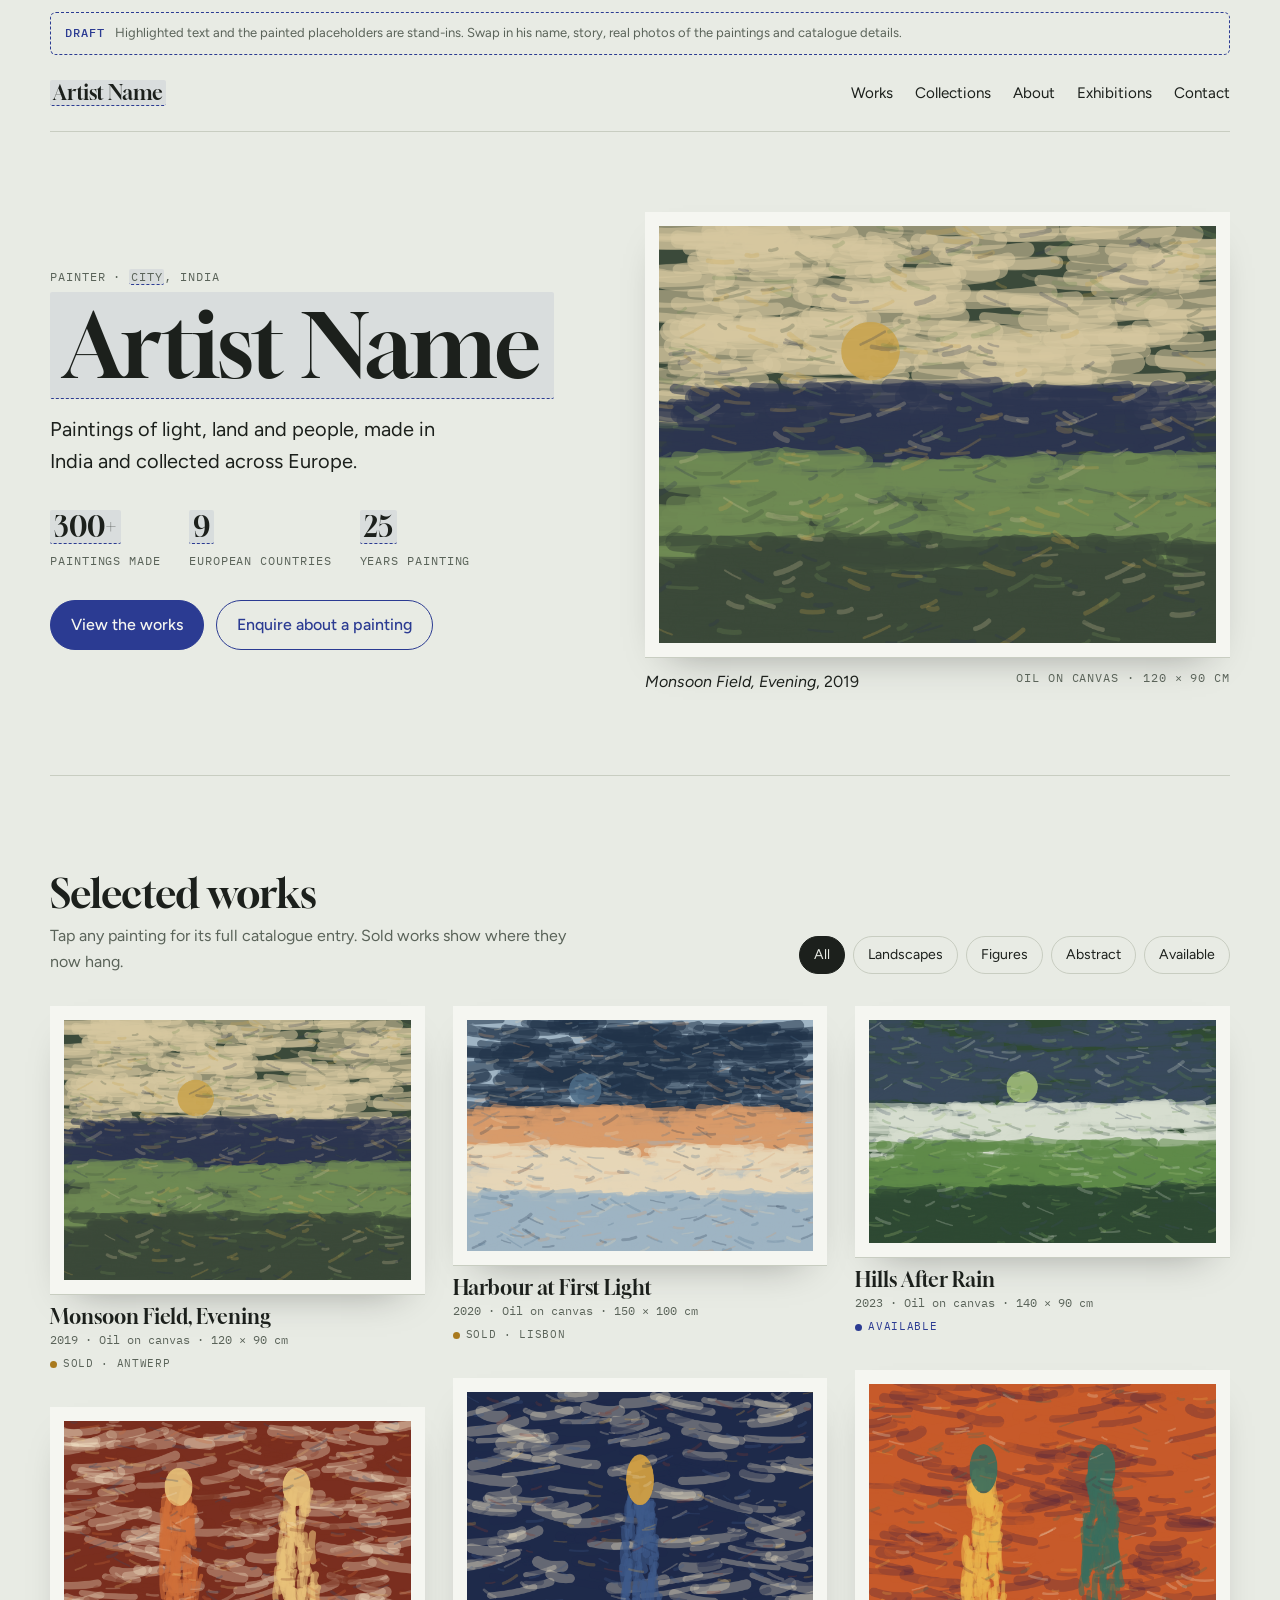
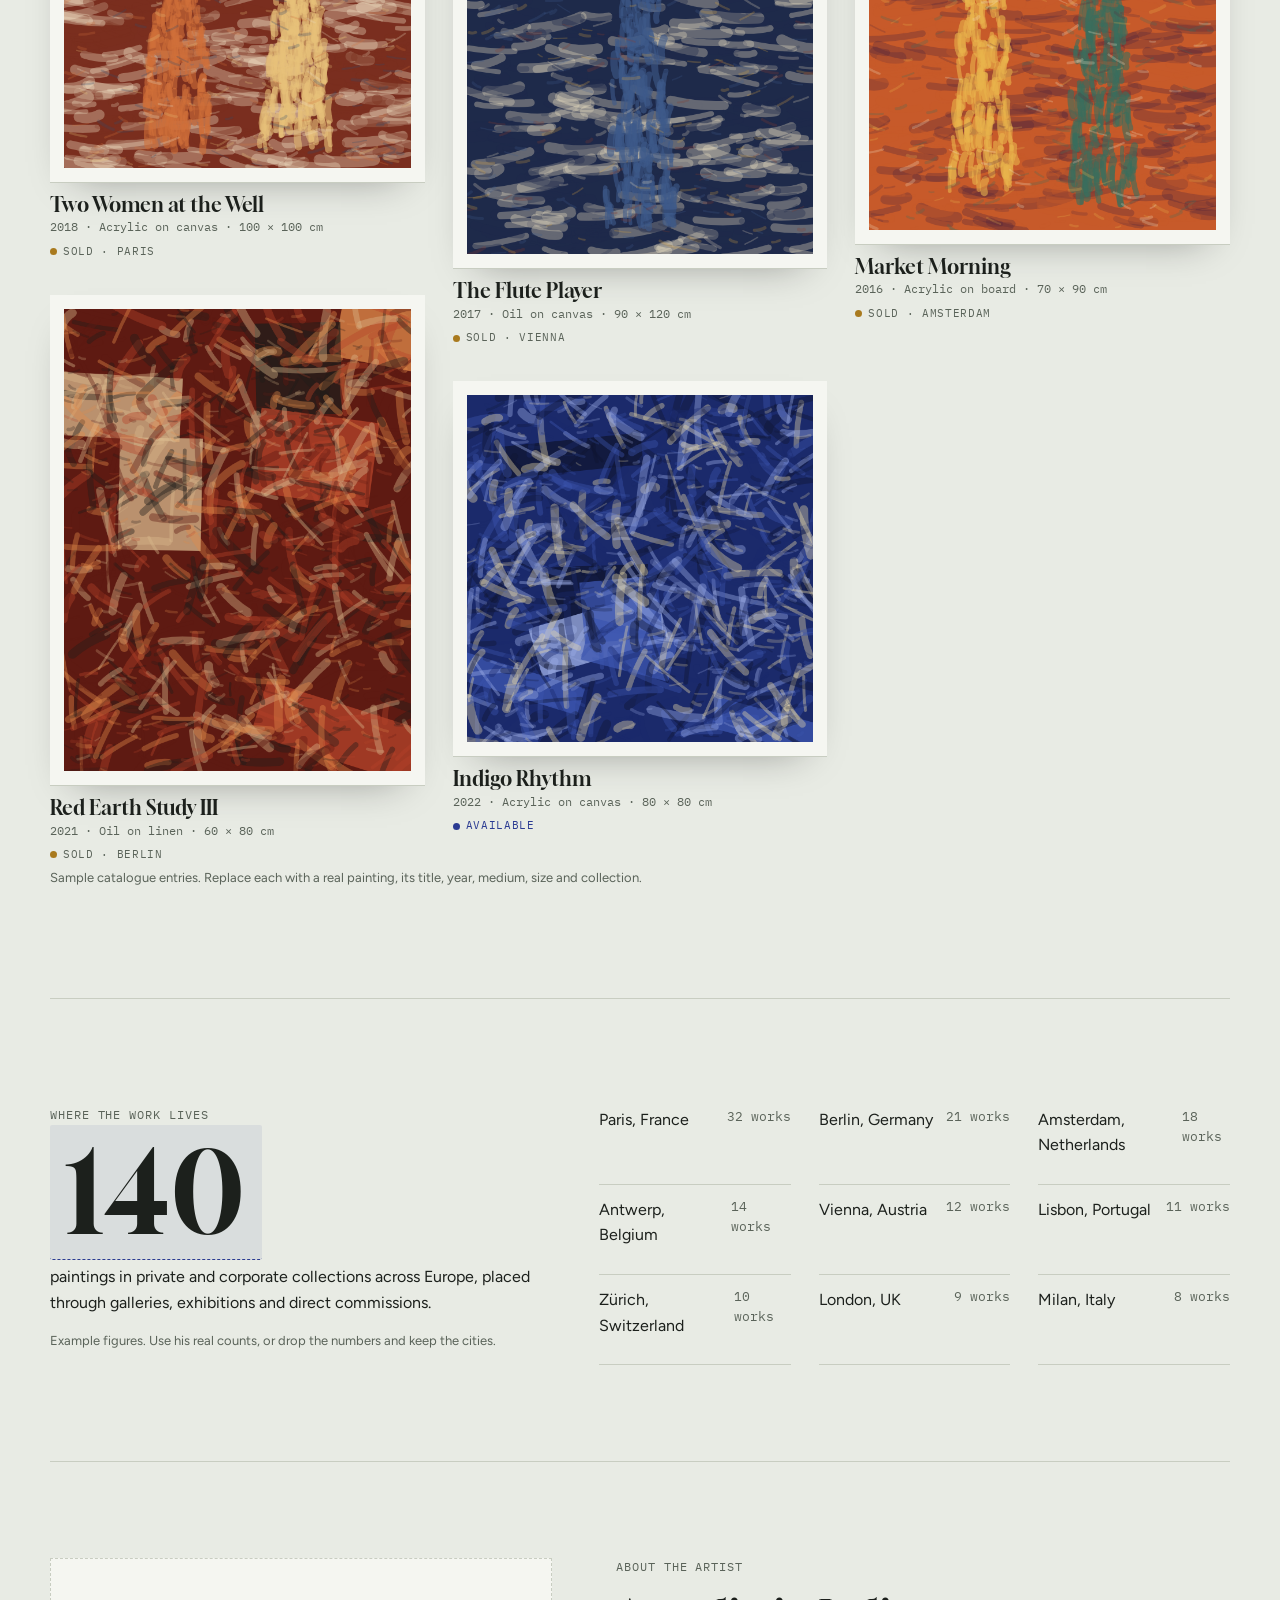
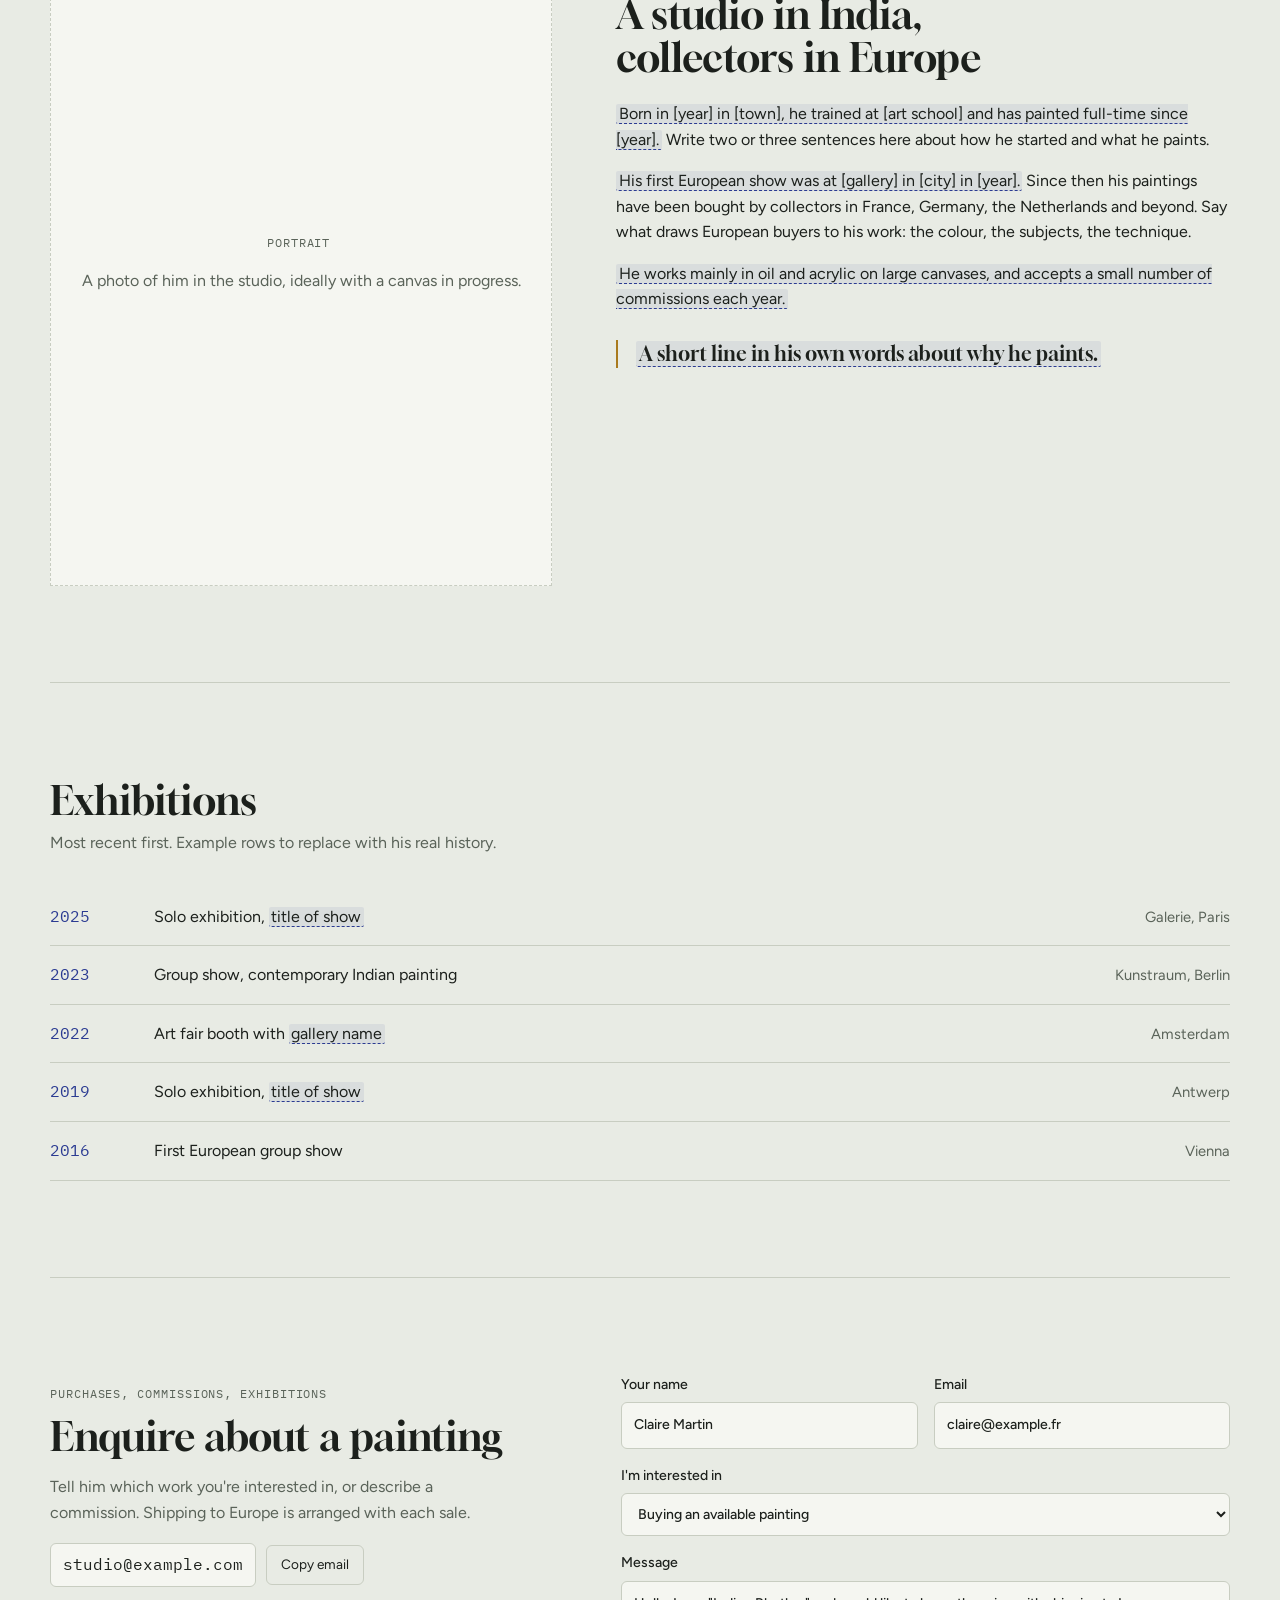
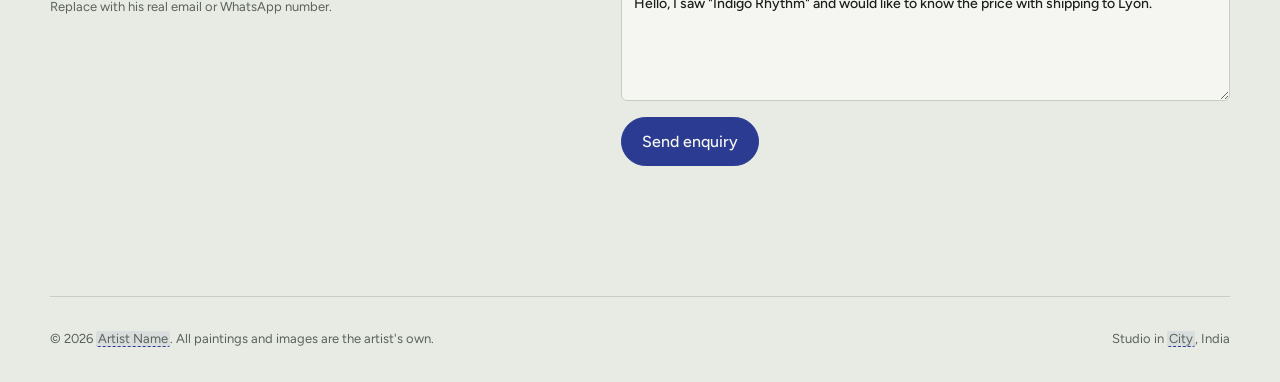
==== artist-website/index.html @ 88159636 "Add draft portfolio page Single static page with a featured painting, a filterable works gallery wit" ====
<!doctype html>
<html lang="en">
<head>
<meta charset="utf-8">
<meta name="viewport" content="width=device-width, initial-scale=1">
<meta name="description" content="Portfolio of a painter from India whose paintings are collected across Europe.">
<title>Painter Portfolio Draft</title>
<link rel="preconnect" href="https://fonts.googleapis.com">
<link rel="preconnect" href="https://fonts.gstatic.com" crossorigin>
<link rel="stylesheet" href="https://fonts.googleapis.com/css2?family=Gloock&family=Figtree:wght@400;500;600&family=IBM+Plex+Mono:wght@400;500&display=swap">
<style>
/* Layout: a gallery wall — works hung on a cool limewash ground, each in a thin mat; catalogue labels in mono like museum wall cards. */
:root{
  --ground:#E8EBE4; --wall:#F5F6F1; --ink:#1C201C; --muted:#5A6359; --rule:#C8CDC1;
  --ultra:#2B3B92; --ochre:#A97A1E; --ph-bg:#2B3B9214;
  --f-display:"Gloock", "Georgia", serif;
  --f-body:"Figtree", system-ui, -apple-system, "Segoe UI", sans-serif;
  --f-label:"IBM Plex Mono", ui-monospace, "SFMono-Regular", Menlo, monospace;
  --s-1:.8125rem; --s0:1rem; --s1:1.25rem; --s2:1.75rem; --s3:2.5rem; --s4:clamp(2.75rem, 8vw, 5.5rem);
}
@media (prefers-color-scheme: dark){
  :root:not([data-theme="light"]){
    --ground:#131512; --wall:#1C1F1B; --ink:#E4E7DF; --muted:#9AA296; --rule:#323831;
    --ultra:#A3AFF2; --ochre:#DDAE52; --ph-bg:#A3AFF21f; color-scheme:dark;
  }
}
:root[data-theme="dark"]{
  --ground:#131512; --wall:#1C1F1B; --ink:#E4E7DF; --muted:#9AA296; --rule:#323831;
  --ultra:#A3AFF2; --ochre:#DDAE52; --ph-bg:#A3AFF21f; color-scheme:dark;
}
*{box-sizing:border-box}
html{color-scheme:light dark}
body{margin:0}
img{max-width:100%}
[hidden]{display:none!important}
body{
  background:var(--ground); color:var(--ink); font-family:var(--f-body); font-size:var(--s0); line-height:1.6;
  padding-left:max(16px, env(safe-area-inset-left, 0px)); padding-right:max(16px, env(safe-area-inset-right, 0px));
}
.wrap{max-width:1180px; margin-inline:auto}
a{color:var(--ultra)}
:focus-visible{outline:2px solid var(--ultra); outline-offset:3px}
h1,h2,h3{font-family:var(--f-display); font-weight:400; line-height:1.08; text-wrap:balance; margin:0}
.label{font-family:var(--f-label); font-size:.72rem; letter-spacing:.08em; text-transform:uppercase; color:var(--muted)}
.ph{background:var(--ph-bg); border-bottom:1.5px dashed var(--ultra); padding:0 .15em; border-radius:2px}

/* draft note */
.draft{margin-top:12px; display:flex; gap:10px; align-items:baseline; flex-wrap:wrap; padding:10px 14px; border:1px dashed var(--ultra); border-radius:6px; font-size:var(--s-1); color:var(--muted)}
.draft strong{color:var(--ultra); font-family:var(--f-label); font-weight:500; font-size:.72rem; letter-spacing:.08em; text-transform:uppercase}

/* header */
header.site{display:flex; justify-content:space-between; align-items:center; gap:16px; flex-wrap:wrap; padding-block:22px; border-bottom:1px solid var(--rule)}
.mark{font-family:var(--f-display); font-size:var(--s1); text-decoration:none; color:var(--ink)}
nav ul{list-style:none; display:flex; gap:22px; margin:0; padding:0; flex-wrap:wrap}
nav a{color:var(--ink); text-decoration:none; font-size:.95rem}
nav a:hover{color:var(--ultra)}

/* hero */
.hero{display:grid; grid-template-columns:minmax(0,1fr) minmax(0,1.1fr); gap:clamp(24px,5vw,64px); align-items:center; padding-block:clamp(36px,7vw,80px)}
.hero h1{font-size:var(--s4); letter-spacing:-.01em}
.hero .lede{font-size:var(--s1); max-width:30ch; margin:20px 0 0; color:var(--ink)}
.hero .meta{margin-top:28px; display:flex; gap:28px; flex-wrap:wrap}
.hero .meta div{display:flex; flex-direction:column; gap:2px}
.hero .meta b{font-family:var(--f-display); font-weight:400; font-size:var(--s2); font-variant-numeric:tabular-nums}
.cta{display:inline-flex; margin-top:30px; gap:12px; flex-wrap:wrap}
.btn{font:inherit; font-weight:500; padding:11px 20px; border-radius:999px; border:1px solid var(--ultra); background:var(--ultra); color:var(--wall); text-decoration:none; cursor:pointer}
.btn.ghost{background:transparent; color:var(--ultra)}
.btn:hover{filter:brightness(1.08)}

/* framed painting */
.frame{background:var(--wall); padding:clamp(8px,1.4vw,14px); box-shadow:0 1px 0 var(--rule), 0 18px 40px -24px #0006; max-width:100%}
.frame canvas{display:block; width:100%; height:auto}
.hero figure{margin:0}
.hero figcaption{margin-top:12px; display:flex; justify-content:space-between; gap:12px; flex-wrap:wrap}

/* sections */
section{padding-block:clamp(48px,8vw,96px); border-top:1px solid var(--rule)}
.sec-head{display:flex; justify-content:space-between; align-items:end; gap:20px; flex-wrap:wrap; margin-bottom:32px}
.sec-head h2{font-size:var(--s3)}
.sec-head p{margin:8px 0 0; color:var(--muted); max-width:52ch}

/* filters */
.filters{display:flex; gap:8px; flex-wrap:wrap}
.filters button{font:inherit; font-size:.88rem; padding:7px 14px; border-radius:999px; border:1px solid var(--rule); background:transparent; color:var(--ink); cursor:pointer}
.filters button[aria-pressed="true"]{background:var(--ink); color:var(--ground); border-color:var(--ink)}

/* works grid: masonry by columns */
.works{columns:3 280px; column-gap:28px}
.work{break-inside:avoid; margin:0 0 34px; cursor:pointer; display:block; width:100%; text-align:left; background:none; border:0; padding:0; color:inherit; font:inherit}
.work .frame{transition:transform .35s ease}
.work:hover .frame{transform:translateY(-3px)}
.card{margin-top:12px; display:grid; gap:2px}
.card h3{font-size:var(--s1)}
.card .spec{font-family:var(--f-label); font-size:.76rem; color:var(--muted); font-variant-numeric:tabular-nums}
.status{font-family:var(--f-label); font-size:.7rem; letter-spacing:.06em; text-transform:uppercase; display:inline-flex; align-items:center; gap:6px; margin-top:4px}
.status::before{content:""; width:7px; height:7px; border-radius:50%; background:var(--ochre)}
.status.avail::before{background:var(--ultra)}
.status.sold{color:var(--muted)}
.status.avail{color:var(--ultra)}
.footnote{font-size:var(--s-1); color:var(--muted); margin-top:4px}

/* collections */
.coll{display:grid; grid-template-columns:minmax(0,1fr) minmax(0,1.3fr); gap:clamp(24px,5vw,64px)}
.coll .big{font-family:var(--f-display); font-size:clamp(3.5rem,10vw,7rem); line-height:1; font-variant-numeric:tabular-nums}
.cities{list-style:none; margin:0; padding:0; display:grid; grid-template-columns:repeat(auto-fill, minmax(190px,1fr)); gap:0 28px}
.cities li{display:flex; justify-content:space-between; gap:12px; padding:12px 0; border-bottom:1px solid var(--rule)}
.cities span:last-child{font-family:var(--f-label); font-size:.8rem; color:var(--muted); font-variant-numeric:tabular-nums}

/* about */
.about{display:grid; grid-template-columns:minmax(0,.9fr) minmax(0,1.1fr); gap:clamp(24px,5vw,64px)}
.portrait{aspect-ratio:4/5; max-width:100%; background:var(--wall); border:1px dashed var(--rule); display:grid; place-items:center; text-align:center; padding:20px; color:var(--muted)}
.about p{max-width:62ch; margin:0 0 16px}
.about blockquote{margin:28px 0 0; padding-left:18px; border-left:2px solid var(--ochre); font-family:var(--f-display); font-size:var(--s1); line-height:1.4; max-width:40ch}

/* exhibitions */
.ex{list-style:none; margin:0; padding:0}
.ex li{display:grid; grid-template-columns:5.5rem minmax(0,1fr) auto; gap:16px; padding:16px 0; border-bottom:1px solid var(--rule); align-items:baseline}
.ex .yr{font-family:var(--f-label); font-variant-numeric:tabular-nums; color:var(--ultra)}
.ex .place{color:var(--muted); font-size:.92rem}

/* contact */
.contact{display:grid; grid-template-columns:minmax(0,1fr) minmax(0,1.2fr); gap:clamp(24px,5vw,64px)}
.mail{display:flex; gap:10px; align-items:center; flex-wrap:wrap; margin-top:18px}
.mail code{font-family:var(--f-label); font-size:1rem; user-select:all; background:var(--wall); padding:8px 12px; border-radius:6px; border:1px solid var(--rule)}
.mail button{font:inherit; font-size:.85rem; padding:8px 14px; border-radius:6px; border:1px solid var(--rule); background:transparent; color:var(--ink); cursor:pointer}
form{display:grid; gap:16px}
.row{display:grid; grid-template-columns:1fr 1fr; gap:16px}
label{display:grid; gap:6px; font-size:.88rem; font-weight:500}
input,select,textarea{font:inherit; padding:11px 12px; border-radius:6px; border:1px solid var(--rule); background:var(--wall); color:var(--ink); width:100%}
textarea{min-height:120px; resize:vertical}
.formnote{font-size:var(--s-1); color:var(--muted); min-height:1.4em; margin:0}

footer{padding-block:32px; border-top:1px solid var(--rule); display:flex; justify-content:space-between; gap:12px; flex-wrap:wrap; color:var(--muted); font-size:var(--s-1)}

/* lightbox */
dialog{border:0; padding:0; background:var(--ground); color:var(--ink); max-width:min(1000px, calc(100vw - 32px)); width:100%; max-height:calc(100vh - 32px); overflow:auto; border-radius:4px}
dialog::backdrop{background:#0b0d0bcc}
.lb{display:grid; grid-template-columns:minmax(0,1.6fr) minmax(0,1fr); gap:28px; padding:24px}
.lb canvas{display:block; width:100%; height:auto}
.lb h3{font-size:var(--s2); margin-top:6px}
.lb dl{display:grid; grid-template-columns:auto 1fr; gap:8px 16px; margin:20px 0 0; font-size:.92rem}
.lb dt{font-family:var(--f-label); font-size:.72rem; text-transform:uppercase; letter-spacing:.06em; color:var(--muted); padding-top:3px}
.lb dd{margin:0}
.close{position:sticky; top:0; float:right; margin:10px 10px 0 0; font:inherit; background:var(--wall); color:var(--ink); border:1px solid var(--rule); border-radius:999px; width:36px; height:36px; cursor:pointer; z-index:1}

@media (max-width:820px){
  .hero,.coll,.about,.contact,.lb{grid-template-columns:minmax(0,1fr)}
  .hero figure{order:-1}
  .row{grid-template-columns:1fr}
  .ex li{grid-template-columns:4rem minmax(0,1fr)}
  .ex .place{grid-column:2}
}
@media (prefers-reduced-motion:reduce){ .work .frame{transition:none} .work:hover .frame{transform:none} }
</style>
</head>
<body>
<div class="wrap">
  <div class="draft"><strong>Draft</strong> Highlighted text and the painted placeholders are stand-ins. Swap in his name, story, real photos of the paintings and catalogue details.</div>

  <header class="site">
    <a class="mark" href="#top"><span class="ph">Artist Name</span></a>
    <nav aria-label="Main"><ul>
      <li><a href="#works">Works</a></li>
      <li><a href="#collections">Collections</a></li>
      <li><a href="#about">About</a></li>
      <li><a href="#exhibitions">Exhibitions</a></li>
      <li><a href="#contact">Contact</a></li>
    </ul></nav>
  </header>

  <main id="top">
    <div class="hero">
      <div>
        <p class="label">Painter · <span class="ph">City</span>, India</p>
        <h1><span class="ph">Artist Name</span></h1>
        <p class="lede">Paintings of light, land and people, made in India and collected across Europe.</p>
        <div class="meta">
          <div><b><span class="ph">300+</span></b><span class="label">Paintings made</span></div>
          <div><b><span class="ph">9</span></b><span class="label">European countries</span></div>
          <div><b><span class="ph">25</span></b><span class="label">Years painting</span></div>
        </div>
        <div class="cta">
          <a class="btn" href="#works">View the works</a>
          <a class="btn ghost" href="#contact">Enquire about a painting</a>
        </div>
      </div>
      <figure>
        <div class="frame"><canvas id="heroCanvas" width="900" height="675" aria-label="Featured painting placeholder"></canvas></div>
        <figcaption><span><em>Monsoon Field, Evening</em>, 2019</span><span class="label">Oil on canvas · 120 × 90 cm</span></figcaption>
      </figure>
    </div>

    <section id="works">
      <div class="sec-head">
        <div>
          <h2>Selected works</h2>
          <p>Tap any painting for its full catalogue entry. Sold works show where they now hang.</p>
        </div>
        <div class="filters" role="group" aria-label="Filter works">
          <button type="button" data-f="all" aria-pressed="true">All</button>
          <button type="button" data-f="Landscape" aria-pressed="false">Landscapes</button>
          <button type="button" data-f="Figure" aria-pressed="false">Figures</button>
          <button type="button" data-f="Abstract" aria-pressed="false">Abstract</button>
          <button type="button" data-f="avail" aria-pressed="false">Available</button>
        </div>
      </div>
      <div class="works" id="works-grid"></div>
      <p class="footnote">Sample catalogue entries. Replace each with a real painting, its title, year, medium, size and collection.</p>
    </section>

    <section id="collections">
      <div class="coll">
        <div>
          <p class="label">Where the work lives</p>
          <div class="big"><span class="ph">140</span></div>
          <p>paintings in private and corporate collections across Europe, placed through galleries, exhibitions and direct commissions.</p>
          <p class="footnote">Example figures. Use his real counts, or drop the numbers and keep the cities.</p>
        </div>
        <ul class="cities">
          <li><span>Paris, France</span><span>32 works</span></li>
          <li><span>Berlin, Germany</span><span>21 works</span></li>
          <li><span>Amsterdam, Netherlands</span><span>18 works</span></li>
          <li><span>Antwerp, Belgium</span><span>14 works</span></li>
          <li><span>Vienna, Austria</span><span>12 works</span></li>
          <li><span>Lisbon, Portugal</span><span>11 works</span></li>
          <li><span>Zürich, Switzerland</span><span>10 works</span></li>
          <li><span>London, UK</span><span>9 works</span></li>
          <li><span>Milan, Italy</span><span>8 works</span></li>
        </ul>
      </div>
    </section>

    <section id="about">
      <div class="about">
        <div class="portrait"><div><p class="label">Portrait</p><p>A photo of him in the studio, ideally with a canvas in progress.</p></div></div>
        <div>
          <p class="label">About the artist</p>
          <h2 style="font-size:var(--s3); margin:6px 0 22px">A studio in India, collectors in Europe</h2>
          <p><span class="ph">Born in [year] in [town], he trained at [art school] and has painted full-time since [year].</span> Write two or three sentences here about how he started and what he paints.</p>
          <p><span class="ph">His first European show was at [gallery] in [city] in [year].</span> Since then his paintings have been bought by collectors in France, Germany, the Netherlands and beyond. Say what draws European buyers to his work: the colour, the subjects, the technique.</p>
          <p><span class="ph">He works mainly in oil and acrylic on large canvases, and accepts a small number of commissions each year.</span></p>
          <blockquote><span class="ph">A short line in his own words about why he paints.</span></blockquote>
        </div>
      </div>
    </section>

    <section id="exhibitions">
      <div class="sec-head"><div><h2>Exhibitions</h2><p>Most recent first. Example rows to replace with his real history.</p></div></div>
      <ul class="ex">
        <li><span class="yr">2025</span><span>Solo exhibition, <span class="ph">title of show</span></span><span class="place">Galerie, Paris</span></li>
        <li><span class="yr">2023</span><span>Group show, contemporary Indian painting</span><span class="place">Kunstraum, Berlin</span></li>
        <li><span class="yr">2022</span><span>Art fair booth with <span class="ph">gallery name</span></span><span class="place">Amsterdam</span></li>
        <li><span class="yr">2019</span><span>Solo exhibition, <span class="ph">title of show</span></span><span class="place">Antwerp</span></li>
        <li><span class="yr">2016</span><span>First European group show</span><span class="place">Vienna</span></li>
      </ul>
    </section>

    <section id="contact">
      <div class="contact">
        <div>
          <p class="label">Purchases, commissions, exhibitions</p>
          <h2 style="font-size:var(--s3); margin-top:6px">Enquire about a painting</h2>
          <p style="max-width:44ch; color:var(--muted)">Tell him which work you're interested in, or describe a commission. Shipping to Europe is arranged with each sale.</p>
          <div class="mail">
            <code id="email">studio@example.com</code>
            <button type="button" id="copy">Copy email</button>
          </div>
          <p class="footnote" style="margin-top:10px">Replace with his real email or WhatsApp number.</p>
        </div>
        <form id="enquiry" novalidate>
          <div class="row">
            <label for="f-name">Your name<input id="f-name" name="name" autocomplete="name" value="Claire Martin"></label>
            <label for="f-email">Email<input id="f-email" name="email" type="email" autocomplete="email" value="claire@example.fr"></label>
          </div>
          <label for="f-type">I'm interested in
            <select id="f-type" name="type">
              <option>Buying an available painting</option>
              <option>Commissioning a new work</option>
              <option>Exhibiting his work</option>
              <option>Press or interview</option>
            </select>
          </label>
          <label for="f-msg">Message<textarea id="f-msg" name="message">Hello, I saw "Indigo Rhythm" and would like to know the price with shipping to Lyon.</textarea></label>
          <div><button class="btn" type="submit">Send enquiry</button></div>
          <p class="formnote" id="formnote" role="status"></p>
        </form>
      </div>
    </section>
  </main>

  <footer>
    <span>© 2026 <span class="ph">Artist Name</span>. All paintings and images are the artist's own.</span>
    <span>Studio in <span class="ph">City</span>, India</span>
  </footer>
</div>

<dialog id="lightbox" aria-label="Painting details">
  <button class="close" type="button" id="lbClose" aria-label="Close">✕</button>
  <div class="lb">
    <div class="frame"><canvas id="lbCanvas" width="1000" height="750"></canvas></div>
    <div>
      <p class="label" id="lbKind"></p>
      <h3 id="lbTitle"></h3>
      <dl>
        <dt>Year</dt><dd id="lbYear"></dd>
        <dt>Medium</dt><dd id="lbMedium"></dd>
        <dt>Size</dt><dd id="lbSize"></dd>
        <dt>Status</dt><dd id="lbStatus"></dd>
      </dl>
      <p style="margin-top:20px; color:var(--muted); font-size:.92rem" id="lbNote"></p>
      <a class="btn" href="#contact" id="lbAsk" style="margin-top:8px; display:inline-flex">Enquire</a>
    </div>
  </div>
</dialog>

<script>
const WORKS = [
  {t:"Monsoon Field, Evening", y:2019, m:"Oil on canvas", w:120, h:90, k:"Landscape", s:"Private collection, Antwerp", seed:11, pal:["#3b4a3a","#6f8a55","#c9a34a","#2c3550","#d8c9a0"]},
  {t:"Two Women at the Well", y:2018, m:"Acrylic on canvas", w:100, h:100, k:"Figure", s:"Private collection, Paris", seed:23, pal:["#7a2e1f","#d0703a","#e8c27a","#2f4a6b","#f1e3c6"]},
  {t:"Red Earth Study III", y:2021, m:"Oil on linen", w:60, h:80, k:"Abstract", s:"Private collection, Berlin", seed:37, pal:["#5e1a12","#b4432a","#e18a4a","#1f1c1a","#d9b98c"]},
  {t:"Harbour at First Light", y:2020, m:"Oil on canvas", w:150, h:100, k:"Landscape", s:"Private collection, Lisbon", seed:41, pal:["#9fb4c4","#e7d7b8","#4f6f8a","#d99b6b","#22344a"]},
  {t:"The Flute Player", y:2017, m:"Oil on canvas", w:90, h:120, k:"Figure", s:"Private collection, Vienna", seed:53, pal:["#1e2a4a","#3e5a8a","#d9a441","#8a3b2c","#e9dcc0"]},
  {t:"Indigo Rhythm", y:2022, m:"Acrylic on canvas", w:80, h:80, k:"Abstract", s:null, seed:67, pal:["#1b2a6b","#3d56b0","#9fb0e8","#e6d6a8","#0f1530"]},
  {t:"Hills After Rain", y:2023, m:"Oil on canvas", w:140, h:90, k:"Landscape", s:null, seed:71, pal:["#2f4a33","#5f8a4a","#a6c27a","#d8dfd0","#3a4a5e"]},
  {t:"Market Morning", y:2016, m:"Acrylic on board", w:70, h:90, k:"Figure", s:"Private collection, Amsterdam", seed:83, pal:["#c75a2a","#e9b44c","#3a6e5e","#f3e6cc","#5a2a3a"]}
];

function rng(a){return function(){a|=0;a=a+0x6D2B79F5|0;let t=Math.imul(a^a>>>15,1|a);t=t+Math.imul(t^t>>>7,61|t)^t;return((t^t>>>14)>>>0)/4294967296}}

function stroke(ctx,x,y,len,th,ang,col,al){
  ctx.save(); ctx.translate(x,y); ctx.rotate(ang); ctx.globalAlpha=al;
  ctx.strokeStyle=col; ctx.lineWidth=th; ctx.lineCap="round";
  ctx.beginPath(); ctx.moveTo(-len/2,0); ctx.quadraticCurveTo(0,th*.4,len/2,0); ctx.stroke(); ctx.restore();
}

function paint(cv, w){
  const W=cv.width, H=Math.round(W*w.h/w.w); cv.height=H;
  const c=cv.getContext("2d"), r=rng(w.seed), P=w.pal, pick=()=>P[Math.floor(r()*P.length)];
  c.fillStyle=P[0]; c.fillRect(0,0,W,H);
  const u=W/600;
  if(w.k==="Landscape"){
    const bands=[[0,.45,P[4]],[.38,.62,P[3]],[.55,.8,P[1]],[.75,1,P[0]]];
    bands.forEach(([a,b,col])=>{for(let i=0;i<260;i++){stroke(c,r()*W,(a+r()*(b-a))*H,(40+r()*90)*u,(8+r()*14)*u,(r()-.5)*.12,col,.55)}});
    c.globalAlpha=.85; c.fillStyle=P[2]; c.beginPath(); c.arc(W*(.25+r()*.5),H*.3,H*.07,0,7); c.fill();
  } else if(w.k==="Figure"){
    for(let i=0;i<500;i++) stroke(c,r()*W,r()*H,(30+r()*70)*u,(8+r()*12)*u,(r()-.5)*.6,P[(i%2)?0:4],.35);
    const n=1+Math.floor(r()*2);
    for(let f=0;f<n;f++){
      const cx=W*(n===1?.5:(.33+f*.34)), top=H*.22, bot=H*.92, col=P[1+f];
      for(let i=0;i<220;i++){const yy=top+r()*(bot-top), spread=W*.07*(.5+(yy-top)/(bot-top)); stroke(c,cx+(r()-.5)*spread*2,yy,(18+r()*30)*u,(6+r()*8)*u,Math.PI/2+(r()-.5)*.4,col,.6)}
      c.globalAlpha=.9; c.fillStyle=P[2]; c.beginPath(); c.ellipse(cx,top-H*.03,W*.04,H*.055,0,0,7); c.fill();
    }
  } else {
    for(let b=0;b<7;b++){c.save(); c.globalAlpha=.75; c.fillStyle=pick(); c.translate(r()*W,r()*H); c.rotate((r()-.5)*.8); c.fillRect(-W*.2,-H*.08,W*(.2+r()*.3),H*(.08+r()*.18)); c.restore();}
    for(let i=0;i<600;i++) stroke(c,r()*W,r()*H,(20+r()*80)*u,(4+r()*12)*u,r()*Math.PI,pick(),.4);
  }
  for(let i=0;i<500;i++) stroke(c,r()*W,r()*H,(8+r()*24)*u,(2+r()*4)*u,(r()-.5)*1.2,pick(),.25);
  c.globalAlpha=1;
}

const grid=document.getElementById("works-grid");
WORKS.forEach((w,i)=>{
  const b=document.createElement("button"); b.className="work"; b.type="button"; b.dataset.k=w.k; b.dataset.avail=w.s?"0":"1";
  b.setAttribute("aria-label", w.t+", "+w.y);
  const cv=document.createElement("canvas"); cv.width=600;
  const fr=document.createElement("div"); fr.className="frame"; fr.appendChild(cv);
  const card=document.createElement("div"); card.className="card";
  card.innerHTML=`<h3>${w.t}</h3><span class="spec">${w.y} · ${w.m} · ${w.w} × ${w.h} cm</span><span class="status ${w.s?"sold":"avail"}">${w.s?"Sold · "+w.s.replace("Private collection, ",""):"Available"}</span>`;
  b.append(fr,card); grid.appendChild(b); paint(cv,w);
  b.addEventListener("click",()=>openLB(w));
});
paint(document.getElementById("heroCanvas"), WORKS[0]);

document.querySelectorAll(".filters button").forEach(btn=>btn.addEventListener("click",()=>{
  document.querySelectorAll(".filters button").forEach(x=>x.setAttribute("aria-pressed", x===btn?"true":"false"));
  const f=btn.dataset.f;
  grid.querySelectorAll(".work").forEach(el=>{el.hidden=!(f==="all"||(f==="avail"?el.dataset.avail==="1":el.dataset.k===f))});
}));

const lb=document.getElementById("lightbox");
function openLB(w){
  paint(document.getElementById("lbCanvas"), w);
  lbKind.textContent=w.k; lbTitle.textContent=w.t; lbYear.textContent=w.y; lbMedium.textContent=w.m;
  lbSize.textContent=`${w.w} × ${w.h} cm`;
  lbStatus.textContent=w.s?("Sold. "+w.s):"Available";
  lbNote.textContent=w.s?"This painting has found its home. Similar works may be available, or he can discuss a commission.":"Available to buy. Ask for the price and shipping to your country.";
  lbAsk.textContent=w.s?"Ask about similar work":"Enquire about this painting";
  if(lb.showModal) lb.showModal(); else lb.setAttribute("open","");
}
lbClose.addEventListener("click",()=>lb.close());
lbAsk.addEventListener("click",()=>lb.close());
lb.addEventListener("click",e=>{if(e.target===lb) lb.close()});

copy.addEventListener("click",()=>{
  const t=email.textContent;
  const done=()=>{copy.textContent="Copied"; setTimeout(()=>copy.textContent="Copy email",1800)};
  try{ navigator.clipboard.writeText(t).then(done).catch(sel) }catch(e){ sel() }
  function sel(){const r=document.createRange(); r.selectNodeContents(email); const s=getSelection(); s.removeAllRanges(); s.addRange(r); copy.textContent="Selected, press Ctrl+C"}
});

document.getElementById("enquiry").addEventListener("submit",e=>{
  e.preventDefault();
  formnote.textContent="This draft form isn't connected yet. When the site goes live it can deliver enquiries to his email.";
});
</script>
</body>
</html>
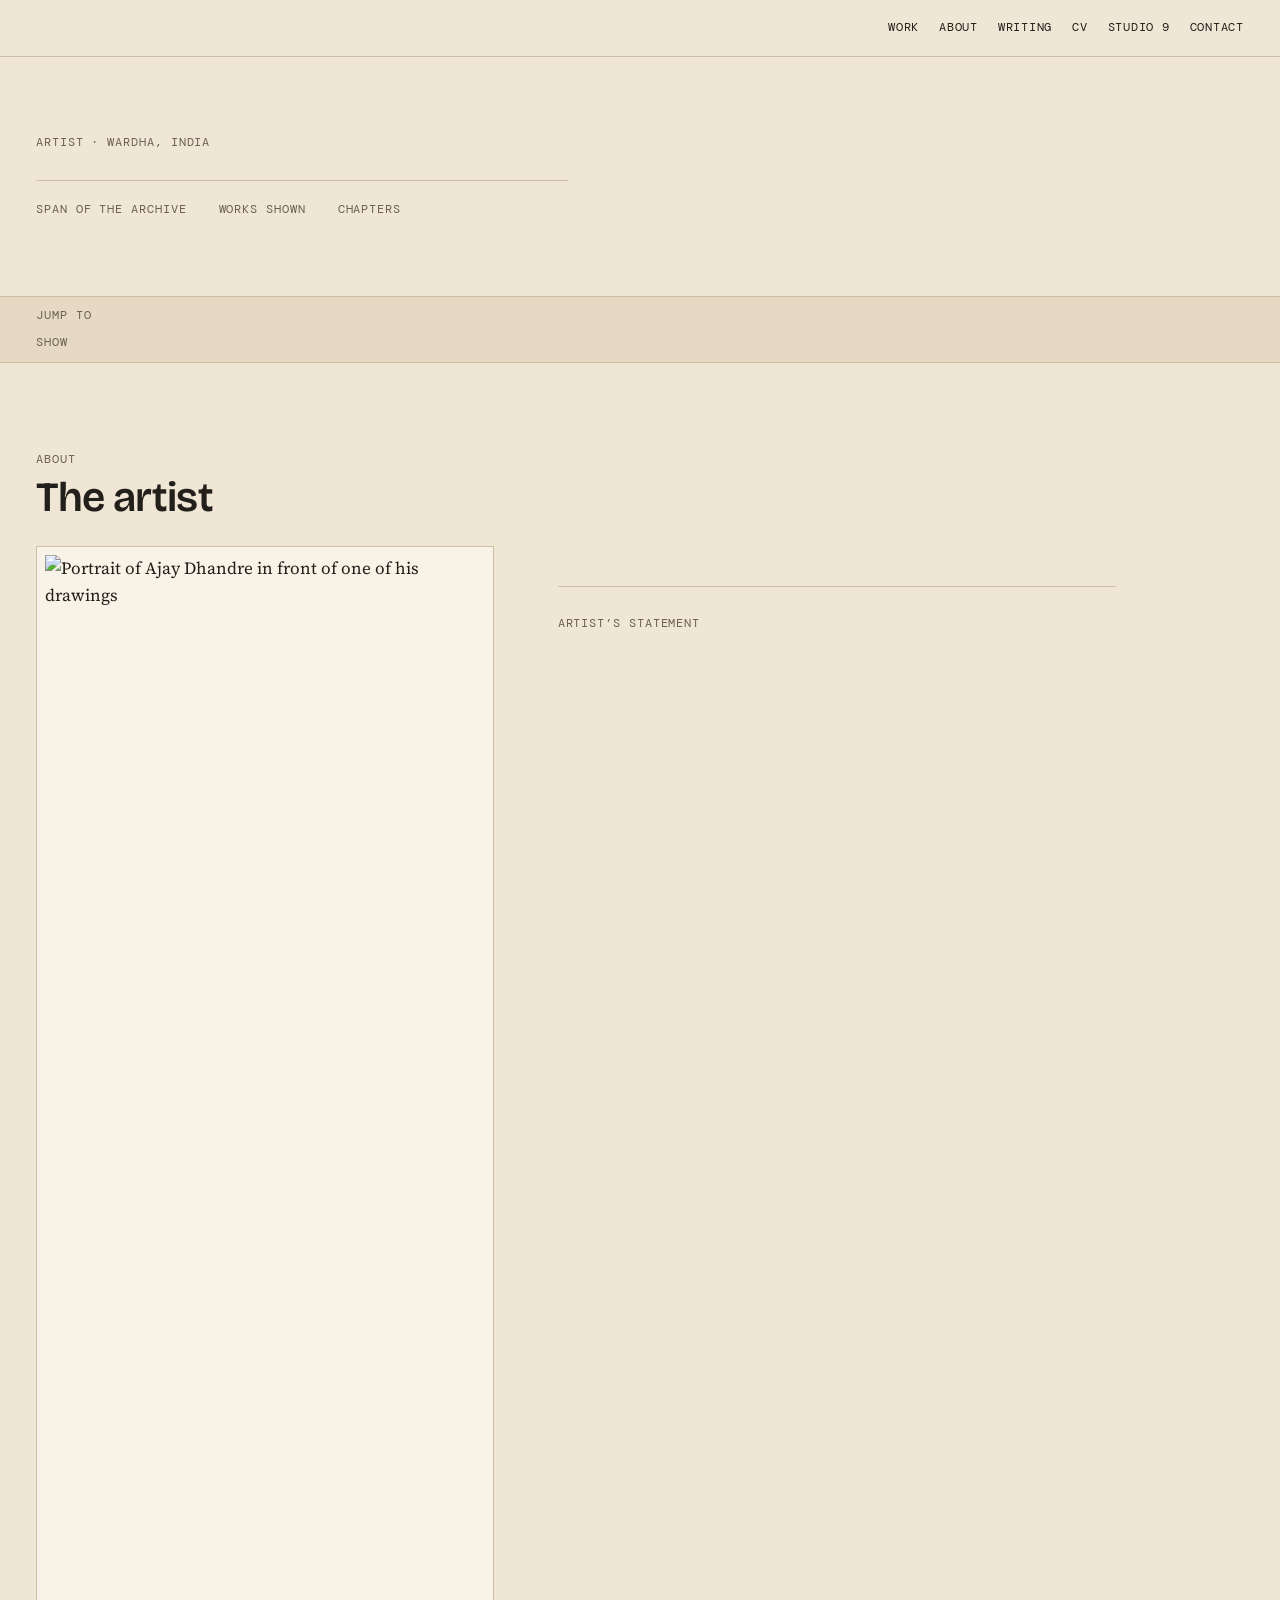
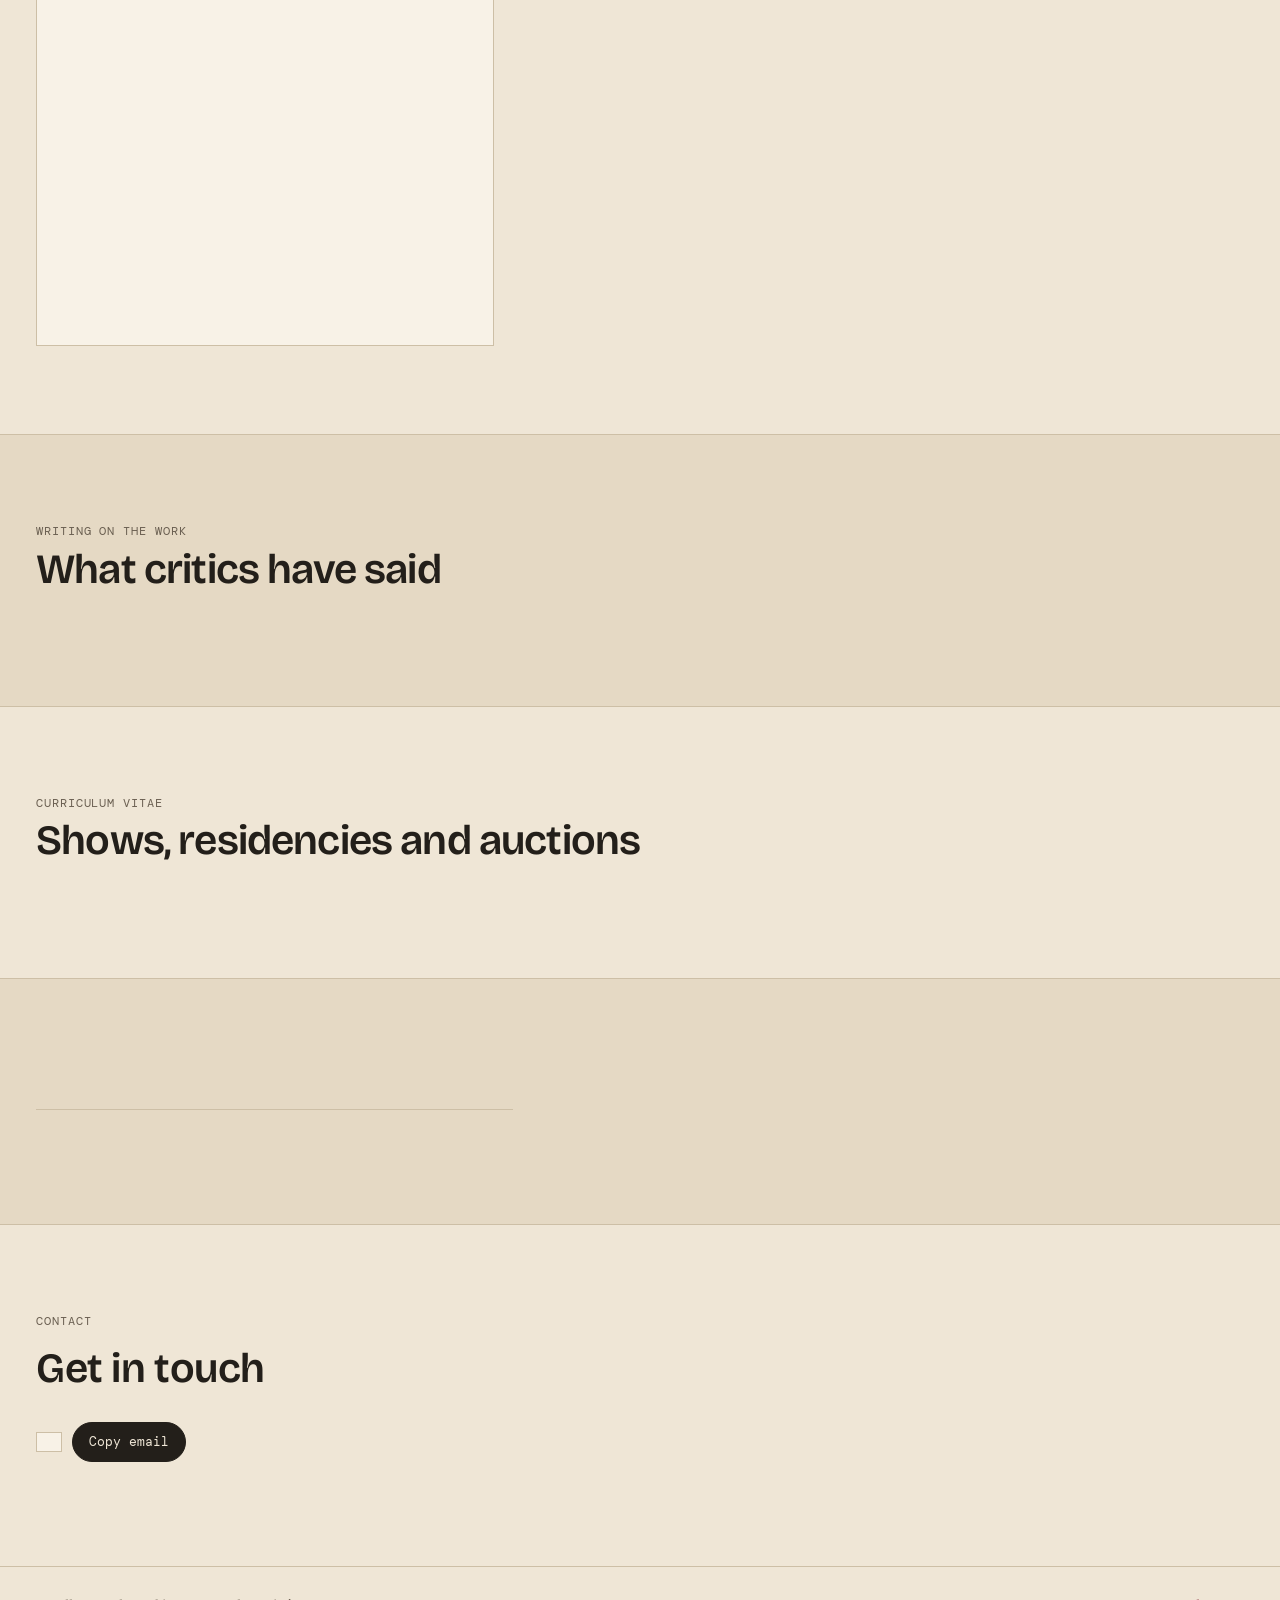
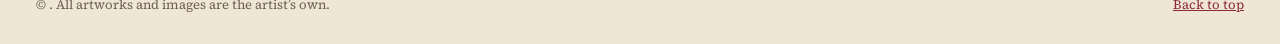
==== commit 420627f8: "Rebuild site as a data-driven timeline on a beige palette The page is now built from data/site.js an" ====
--- a/artist-website/index.html
+++ b/artist-website/index.html
@@ -2,406 +2,147 @@
 <html lang="en">
 <head>
 <meta charset="utf-8">
-<meta name="viewport" content="width=device-width, initial-scale=1">
-<meta name="description" content="Portfolio of a painter from India whose paintings are collected across Europe.">
-<title>Painter Portfolio Draft</title>
+<meta name="viewport" content="width=device-width, initial-scale=1, viewport-fit=cover">
+<meta name="description" content="Ajay Dhandre: drawings, paintings and sculpture from 2004 to today.">
+<title>Ajay Dhandre</title>
 <link rel="preconnect" href="https://fonts.googleapis.com">
 <link rel="preconnect" href="https://fonts.gstatic.com" crossorigin>
-<link rel="stylesheet" href="https://fonts.googleapis.com/css2?family=Gloock&family=Figtree:wght@400;500;600&family=IBM+Plex+Mono:wght@400;500&display=swap">
-<style>
-/* Layout: a gallery wall — works hung on a cool limewash ground, each in a thin mat; catalogue labels in mono like museum wall cards. */
-:root{
-  --ground:#E8EBE4; --wall:#F5F6F1; --ink:#1C201C; --muted:#5A6359; --rule:#C8CDC1;
-  --ultra:#2B3B92; --ochre:#A97A1E; --ph-bg:#2B3B9214;
-  --f-display:"Gloock", "Georgia", serif;
-  --f-body:"Figtree", system-ui, -apple-system, "Segoe UI", sans-serif;
-  --f-label:"IBM Plex Mono", ui-monospace, "SFMono-Regular", Menlo, monospace;
-  --s-1:.8125rem; --s0:1rem; --s1:1.25rem; --s2:1.75rem; --s3:2.5rem; --s4:clamp(2.75rem, 8vw, 5.5rem);
-}
-@media (prefers-color-scheme: dark){
-  :root:not([data-theme="light"]){
-    --ground:#131512; --wall:#1C1F1B; --ink:#E4E7DF; --muted:#9AA296; --rule:#323831;
-    --ultra:#A3AFF2; --ochre:#DDAE52; --ph-bg:#A3AFF21f; color-scheme:dark;
-  }
-}
-:root[data-theme="dark"]{
-  --ground:#131512; --wall:#1C1F1B; --ink:#E4E7DF; --muted:#9AA296; --rule:#323831;
-  --ultra:#A3AFF2; --ochre:#DDAE52; --ph-bg:#A3AFF21f; color-scheme:dark;
-}
-*{box-sizing:border-box}
-html{color-scheme:light dark}
-body{margin:0}
-img{max-width:100%}
-[hidden]{display:none!important}
-body{
-  background:var(--ground); color:var(--ink); font-family:var(--f-body); font-size:var(--s0); line-height:1.6;
-  padding-left:max(16px, env(safe-area-inset-left, 0px)); padding-right:max(16px, env(safe-area-inset-right, 0px));
-}
-.wrap{max-width:1180px; margin-inline:auto}
-a{color:var(--ultra)}
-:focus-visible{outline:2px solid var(--ultra); outline-offset:3px}
-h1,h2,h3{font-family:var(--f-display); font-weight:400; line-height:1.08; text-wrap:balance; margin:0}
-.label{font-family:var(--f-label); font-size:.72rem; letter-spacing:.08em; text-transform:uppercase; color:var(--muted)}
-.ph{background:var(--ph-bg); border-bottom:1.5px dashed var(--ultra); padding:0 .15em; border-radius:2px}
-
-/* draft note */
-.draft{margin-top:12px; display:flex; gap:10px; align-items:baseline; flex-wrap:wrap; padding:10px 14px; border:1px dashed var(--ultra); border-radius:6px; font-size:var(--s-1); color:var(--muted)}
-.draft strong{color:var(--ultra); font-family:var(--f-label); font-weight:500; font-size:.72rem; letter-spacing:.08em; text-transform:uppercase}
-
-/* header */
-header.site{display:flex; justify-content:space-between; align-items:center; gap:16px; flex-wrap:wrap; padding-block:22px; border-bottom:1px solid var(--rule)}
-.mark{font-family:var(--f-display); font-size:var(--s1); text-decoration:none; color:var(--ink)}
-nav ul{list-style:none; display:flex; gap:22px; margin:0; padding:0; flex-wrap:wrap}
-nav a{color:var(--ink); text-decoration:none; font-size:.95rem}
-nav a:hover{color:var(--ultra)}
-
-/* hero */
-.hero{display:grid; grid-template-columns:minmax(0,1fr) minmax(0,1.1fr); gap:clamp(24px,5vw,64px); align-items:center; padding-block:clamp(36px,7vw,80px)}
-.hero h1{font-size:var(--s4); letter-spacing:-.01em}
-.hero .lede{font-size:var(--s1); max-width:30ch; margin:20px 0 0; color:var(--ink)}
-.hero .meta{margin-top:28px; display:flex; gap:28px; flex-wrap:wrap}
-.hero .meta div{display:flex; flex-direction:column; gap:2px}
-.hero .meta b{font-family:var(--f-display); font-weight:400; font-size:var(--s2); font-variant-numeric:tabular-nums}
-.cta{display:inline-flex; margin-top:30px; gap:12px; flex-wrap:wrap}
-.btn{font:inherit; font-weight:500; padding:11px 20px; border-radius:999px; border:1px solid var(--ultra); background:var(--ultra); color:var(--wall); text-decoration:none; cursor:pointer}
-.btn.ghost{background:transparent; color:var(--ultra)}
-.btn:hover{filter:brightness(1.08)}
-
-/* framed painting */
-.frame{background:var(--wall); padding:clamp(8px,1.4vw,14px); box-shadow:0 1px 0 var(--rule), 0 18px 40px -24px #0006; max-width:100%}
-.frame canvas{display:block; width:100%; height:auto}
-.hero figure{margin:0}
-.hero figcaption{margin-top:12px; display:flex; justify-content:space-between; gap:12px; flex-wrap:wrap}
-
-/* sections */
-section{padding-block:clamp(48px,8vw,96px); border-top:1px solid var(--rule)}
-.sec-head{display:flex; justify-content:space-between; align-items:end; gap:20px; flex-wrap:wrap; margin-bottom:32px}
-.sec-head h2{font-size:var(--s3)}
-.sec-head p{margin:8px 0 0; color:var(--muted); max-width:52ch}
-
-/* filters */
-.filters{display:flex; gap:8px; flex-wrap:wrap}
-.filters button{font:inherit; font-size:.88rem; padding:7px 14px; border-radius:999px; border:1px solid var(--rule); background:transparent; color:var(--ink); cursor:pointer}
-.filters button[aria-pressed="true"]{background:var(--ink); color:var(--ground); border-color:var(--ink)}
-
-/* works grid: masonry by columns */
-.works{columns:3 280px; column-gap:28px}
-.work{break-inside:avoid; margin:0 0 34px; cursor:pointer; display:block; width:100%; text-align:left; background:none; border:0; padding:0; color:inherit; font:inherit}
-.work .frame{transition:transform .35s ease}
-.work:hover .frame{transform:translateY(-3px)}
-.card{margin-top:12px; display:grid; gap:2px}
-.card h3{font-size:var(--s1)}
-.card .spec{font-family:var(--f-label); font-size:.76rem; color:var(--muted); font-variant-numeric:tabular-nums}
-.status{font-family:var(--f-label); font-size:.7rem; letter-spacing:.06em; text-transform:uppercase; display:inline-flex; align-items:center; gap:6px; margin-top:4px}
-.status::before{content:""; width:7px; height:7px; border-radius:50%; background:var(--ochre)}
-.status.avail::before{background:var(--ultra)}
-.status.sold{color:var(--muted)}
-.status.avail{color:var(--ultra)}
-.footnote{font-size:var(--s-1); color:var(--muted); margin-top:4px}
-
-/* collections */
-.coll{display:grid; grid-template-columns:minmax(0,1fr) minmax(0,1.3fr); gap:clamp(24px,5vw,64px)}
-.coll .big{font-family:var(--f-display); font-size:clamp(3.5rem,10vw,7rem); line-height:1; font-variant-numeric:tabular-nums}
-.cities{list-style:none; margin:0; padding:0; display:grid; grid-template-columns:repeat(auto-fill, minmax(190px,1fr)); gap:0 28px}
-.cities li{display:flex; justify-content:space-between; gap:12px; padding:12px 0; border-bottom:1px solid var(--rule)}
-.cities span:last-child{font-family:var(--f-label); font-size:.8rem; color:var(--muted); font-variant-numeric:tabular-nums}
-
-/* about */
-.about{display:grid; grid-template-columns:minmax(0,.9fr) minmax(0,1.1fr); gap:clamp(24px,5vw,64px)}
-.portrait{aspect-ratio:4/5; max-width:100%; background:var(--wall); border:1px dashed var(--rule); display:grid; place-items:center; text-align:center; padding:20px; color:var(--muted)}
-.about p{max-width:62ch; margin:0 0 16px}
-.about blockquote{margin:28px 0 0; padding-left:18px; border-left:2px solid var(--ochre); font-family:var(--f-display); font-size:var(--s1); line-height:1.4; max-width:40ch}
-
-/* exhibitions */
-.ex{list-style:none; margin:0; padding:0}
-.ex li{display:grid; grid-template-columns:5.5rem minmax(0,1fr) auto; gap:16px; padding:16px 0; border-bottom:1px solid var(--rule); align-items:baseline}
-.ex .yr{font-family:var(--f-label); font-variant-numeric:tabular-nums; color:var(--ultra)}
-.ex .place{color:var(--muted); font-size:.92rem}
-
-/* contact */
-.contact{display:grid; grid-template-columns:minmax(0,1fr) minmax(0,1.2fr); gap:clamp(24px,5vw,64px)}
-.mail{display:flex; gap:10px; align-items:center; flex-wrap:wrap; margin-top:18px}
-.mail code{font-family:var(--f-label); font-size:1rem; user-select:all; background:var(--wall); padding:8px 12px; border-radius:6px; border:1px solid var(--rule)}
-.mail button{font:inherit; font-size:.85rem; padding:8px 14px; border-radius:6px; border:1px solid var(--rule); background:transparent; color:var(--ink); cursor:pointer}
-form{display:grid; gap:16px}
-.row{display:grid; grid-template-columns:1fr 1fr; gap:16px}
-label{display:grid; gap:6px; font-size:.88rem; font-weight:500}
-input,select,textarea{font:inherit; padding:11px 12px; border-radius:6px; border:1px solid var(--rule); background:var(--wall); color:var(--ink); width:100%}
-textarea{min-height:120px; resize:vertical}
-.formnote{font-size:var(--s-1); color:var(--muted); min-height:1.4em; margin:0}
-
-footer{padding-block:32px; border-top:1px solid var(--rule); display:flex; justify-content:space-between; gap:12px; flex-wrap:wrap; color:var(--muted); font-size:var(--s-1)}
-
-/* lightbox */
-dialog{border:0; padding:0; background:var(--ground); color:var(--ink); max-width:min(1000px, calc(100vw - 32px)); width:100%; max-height:calc(100vh - 32px); overflow:auto; border-radius:4px}
-dialog::backdrop{background:#0b0d0bcc}
-.lb{display:grid; grid-template-columns:minmax(0,1.6fr) minmax(0,1fr); gap:28px; padding:24px}
-.lb canvas{display:block; width:100%; height:auto}
-.lb h3{font-size:var(--s2); margin-top:6px}
-.lb dl{display:grid; grid-template-columns:auto 1fr; gap:8px 16px; margin:20px 0 0; font-size:.92rem}
-.lb dt{font-family:var(--f-label); font-size:.72rem; text-transform:uppercase; letter-spacing:.06em; color:var(--muted); padding-top:3px}
-.lb dd{margin:0}
-.close{position:sticky; top:0; float:right; margin:10px 10px 0 0; font:inherit; background:var(--wall); color:var(--ink); border:1px solid var(--rule); border-radius:999px; width:36px; height:36px; cursor:pointer; z-index:1}
-
-@media (max-width:820px){
-  .hero,.coll,.about,.contact,.lb{grid-template-columns:minmax(0,1fr)}
-  .hero figure{order:-1}
-  .row{grid-template-columns:1fr}
-  .ex li{grid-template-columns:4rem minmax(0,1fr)}
-  .ex .place{grid-column:2}
-}
-@media (prefers-reduced-motion:reduce){ .work .frame{transition:none} .work:hover .frame{transform:none} }
-</style>
+<link rel="stylesheet" href="https://fonts.googleapis.com/css2?family=Bricolage+Grotesque:opsz,wght@12..96,500;12..96,600;12..96,700&family=DM+Mono:wght@400;500&family=Source+Serif+4:ital,opsz,wght@0,8..60,400;0,8..60,600;1,8..60,400&display=swap">
+<link rel="stylesheet" href="css/style.css">
 </head>
 <body>
-<div class="wrap">
-  <div class="draft"><strong>Draft</strong> Highlighted text and the painted placeholders are stand-ins. Swap in his name, story, real photos of the paintings and catalogue details.</div>
+<!--CONTENT-->
+<header class="site-head">
+  <div class="wrap">
+    <a class="mark" href="#top" data-artist></a>
+    <nav class="site-nav" aria-label="Main">
+      <a href="#work">Work</a>
+      <a href="#about">About</a>
+      <a href="#writing">Writing</a>
+      <a href="#cv">CV</a>
+      <a href="#studio9">Studio 9</a>
+      <a href="#contact">Contact</a>
+    </nav>
+  </div>
+</header>
 
-  <header class="site">
-    <a class="mark" href="#top"><span class="ph">Artist Name</span></a>
-    <nav aria-label="Main"><ul>
-      <li><a href="#works">Works</a></li>
-      <li><a href="#collections">Collections</a></li>
-      <li><a href="#about">About</a></li>
-      <li><a href="#exhibitions">Exhibitions</a></li>
-      <li><a href="#contact">Contact</a></li>
-    </ul></nav>
-  </header>
+<main id="top">
+  <div class="wrap hero">
+    <div>
+      <p class="label">Artist · Wardha, India</p>
+      <h1 data-artist></h1>
+      <p class="lede" id="lede"></p>
+      <p class="born" id="born"></p>
+      <div class="hero-facts">
+        <div><b id="fact-years"></b><span class="label">Span of the archive</span></div>
+        <div><b id="fact-works"></b><span class="label">Works shown</span></div>
+        <div><b id="fact-span"></b><span class="label">Chapters</span></div>
+      </div>
+    </div>
+    <div class="pair" aria-label="An early work and a recent work">
+      <figure id="hero-first"></figure>
+      <figure id="hero-latest"></figure>
+    </div>
+  </div>
 
-  <main id="top">
-    <div class="hero">
-      <div>
-        <p class="label">Painter · <span class="ph">City</span>, India</p>
-        <h1><span class="ph">Artist Name</span></h1>
-        <p class="lede">Paintings of light, land and people, made in India and collected across Europe.</p>
-        <div class="meta">
-          <div><b><span class="ph">300+</span></b><span class="label">Paintings made</span></div>
-          <div><b><span class="ph">9</span></b><span class="label">European countries</span></div>
-          <div><b><span class="ph">25</span></b><span class="label">Years painting</span></div>
-        </div>
-        <div class="cta">
-          <a class="btn" href="#works">View the works</a>
-          <a class="btn ghost" href="#contact">Enquire about a painting</a>
+  <div id="work">
+  <div class="rail">
+    <div class="wrap">
+      <div class="rail-row" id="rail-years"><span class="label">Jump to</span></div>
+      <div class="rail-row" id="rail-cats"><span class="label">Show</span></div>
+    </div>
+  </div>
+
+  <div class="wrap" id="timeline"></div>
+  </div>
+
+  <section class="section" id="about">
+    <div class="wrap">
+      <p class="label">About</p>
+      <h2 class="sec">The artist</h2>
+      <div class="about">
+        <img src="images/about/portrait.jpg" alt="Portrait of Ajay Dhandre in front of one of his drawings" width="933" height="1400" loading="lazy">
+        <div>
+          <div class="text" id="about-text"></div>
+          <div class="statement">
+            <p class="label">Artist’s statement</p>
+            <h3 id="st-title"></h3>
+            <div class="text" id="st-text"></div>
+            <p class="label" id="st-by"></p>
+          </div>
         </div>
       </div>
-      <figure>
-        <div class="frame"><canvas id="heroCanvas" width="900" height="675" aria-label="Featured painting placeholder"></canvas></div>
-        <figcaption><span><em>Monsoon Field, Evening</em>, 2019</span><span class="label">Oil on canvas · 120 × 90 cm</span></figcaption>
-      </figure>
     </div>
+  </section>
 
-    <section id="works">
-      <div class="sec-head">
-        <div>
-          <h2>Selected works</h2>
-          <p>Tap any painting for its full catalogue entry. Sold works show where they now hang.</p>
-        </div>
-        <div class="filters" role="group" aria-label="Filter works">
-          <button type="button" data-f="all" aria-pressed="true">All</button>
-          <button type="button" data-f="Landscape" aria-pressed="false">Landscapes</button>
-          <button type="button" data-f="Figure" aria-pressed="false">Figures</button>
-          <button type="button" data-f="Abstract" aria-pressed="false">Abstract</button>
-          <button type="button" data-f="avail" aria-pressed="false">Available</button>
-        </div>
+  <section class="section band" id="writing">
+    <div class="wrap">
+      <p class="label">Writing on the work</p>
+      <h2 class="sec">What critics have said</h2>
+      <div class="quotes" id="quotes"></div>
+    </div>
+  </section>
+
+  <section class="section" id="cv">
+    <div class="wrap">
+      <p class="label">Curriculum vitae</p>
+      <h2 class="sec">Shows, residencies and auctions</h2>
+      <div class="cv" id="cv-list"></div>
+    </div>
+  </section>
+
+  <section class="section band" id="studio9">
+    <div class="wrap studio9">
+      <div class="text">
+        <p class="label" id="s9-by"></p>
+        <h2 id="s9-title"></h2>
+        <p id="s9-text"></p>
+        <ul class="events" id="s9-shows"></ul>
+        <p class="label" id="s9-ig"></p>
       </div>
-      <div class="works" id="works-grid"></div>
-      <p class="footnote">Sample catalogue entries. Replace each with a real painting, its title, year, medium, size and collection.</p>
-    </section>
+      <div class="pots" id="s9-pots"></div>
+    </div>
+  </section>
 
-    <section id="collections">
-      <div class="coll">
-        <div>
-          <p class="label">Where the work lives</p>
-          <div class="big"><span class="ph">140</span></div>
-          <p>paintings in private and corporate collections across Europe, placed through galleries, exhibitions and direct commissions.</p>
-          <p class="footnote">Example figures. Use his real counts, or drop the numbers and keep the cities.</p>
-        </div>
-        <ul class="cities">
-          <li><span>Paris, France</span><span>32 works</span></li>
-          <li><span>Berlin, Germany</span><span>21 works</span></li>
-          <li><span>Amsterdam, Netherlands</span><span>18 works</span></li>
-          <li><span>Antwerp, Belgium</span><span>14 works</span></li>
-          <li><span>Vienna, Austria</span><span>12 works</span></li>
-          <li><span>Lisbon, Portugal</span><span>11 works</span></li>
-          <li><span>Zürich, Switzerland</span><span>10 works</span></li>
-          <li><span>London, UK</span><span>9 works</span></li>
-          <li><span>Milan, Italy</span><span>8 works</span></li>
-        </ul>
+  <section class="section" id="contact">
+    <div class="wrap">
+      <div class="contact">
+        <p class="label">Contact</p>
+        <h2>Get in touch</h2>
+        <p id="c-intro"></p>
+        <div class="mail"><code id="c-email"></code><button class="btn" type="button" id="c-copy">Copy email</button></div>
+        <p class="label" id="c-loc"></p>
       </div>
-    </section>
+    </div>
+  </section>
+</main>
 
-    <section id="about">
-      <div class="about">
-        <div class="portrait"><div><p class="label">Portrait</p><p>A photo of him in the studio, ideally with a canvas in progress.</p></div></div>
-        <div>
-          <p class="label">About the artist</p>
-          <h2 style="font-size:var(--s3); margin:6px 0 22px">A studio in India, collectors in Europe</h2>
-          <p><span class="ph">Born in [year] in [town], he trained at [art school] and has painted full-time since [year].</span> Write two or three sentences here about how he started and what he paints.</p>
-          <p><span class="ph">His first European show was at [gallery] in [city] in [year].</span> Since then his paintings have been bought by collectors in France, Germany, the Netherlands and beyond. Say what draws European buyers to his work: the colour, the subjects, the technique.</p>
-          <p><span class="ph">He works mainly in oil and acrylic on large canvases, and accepts a small number of commissions each year.</span></p>
-          <blockquote><span class="ph">A short line in his own words about why he paints.</span></blockquote>
-        </div>
+<footer class="site-foot">
+  <div class="wrap">
+    <span>© <span id="year"></span> <span data-artist></span>. All artworks and images are the artist’s own.</span>
+    <a href="#top">Back to top</a>
+  </div>
+</footer>
+
+<dialog class="lb" id="lb" aria-label="Artwork viewer">
+  <div class="lb-inner">
+    <div class="lb-bar">
+      <span class="label" id="lb-count"></span>
+      <button class="btn ghost" type="button" id="lb-close">Close</button>
+    </div>
+    <div class="lb-stage"><img id="lb-img" alt=""></div>
+    <div class="lb-cap">
+      <div><div class="t" id="lb-title"></div><div class="label" id="lb-detail"></div></div>
+      <div class="lb-nav">
+        <button class="btn ghost" type="button" id="lb-prev">Previous</button>
+        <button class="btn ghost" type="button" id="lb-next">Next</button>
       </div>
-    </section>
-
-    <section id="exhibitions">
-      <div class="sec-head"><div><h2>Exhibitions</h2><p>Most recent first. Example rows to replace with his real history.</p></div></div>
-      <ul class="ex">
-        <li><span class="yr">2025</span><span>Solo exhibition, <span class="ph">title of show</span></span><span class="place">Galerie, Paris</span></li>
-        <li><span class="yr">2023</span><span>Group show, contemporary Indian painting</span><span class="place">Kunstraum, Berlin</span></li>
-        <li><span class="yr">2022</span><span>Art fair booth with <span class="ph">gallery name</span></span><span class="place">Amsterdam</span></li>
-        <li><span class="yr">2019</span><span>Solo exhibition, <span class="ph">title of show</span></span><span class="place">Antwerp</span></li>
-        <li><span class="yr">2016</span><span>First European group show</span><span class="place">Vienna</span></li>
-      </ul>
-    </section>
-
-    <section id="contact">
-      <div class="contact">
-        <div>
-          <p class="label">Purchases, commissions, exhibitions</p>
-          <h2 style="font-size:var(--s3); margin-top:6px">Enquire about a painting</h2>
-          <p style="max-width:44ch; color:var(--muted)">Tell him which work you're interested in, or describe a commission. Shipping to Europe is arranged with each sale.</p>
-          <div class="mail">
-            <code id="email">studio@example.com</code>
-            <button type="button" id="copy">Copy email</button>
-          </div>
-          <p class="footnote" style="margin-top:10px">Replace with his real email or WhatsApp number.</p>
-        </div>
-        <form id="enquiry" novalidate>
-          <div class="row">
-            <label for="f-name">Your name<input id="f-name" name="name" autocomplete="name" value="Claire Martin"></label>
-            <label for="f-email">Email<input id="f-email" name="email" type="email" autocomplete="email" value="claire@example.fr"></label>
-          </div>
-          <label for="f-type">I'm interested in
-            <select id="f-type" name="type">
-              <option>Buying an available painting</option>
-              <option>Commissioning a new work</option>
-              <option>Exhibiting his work</option>
-              <option>Press or interview</option>
-            </select>
-          </label>
-          <label for="f-msg">Message<textarea id="f-msg" name="message">Hello, I saw "Indigo Rhythm" and would like to know the price with shipping to Lyon.</textarea></label>
-          <div><button class="btn" type="submit">Send enquiry</button></div>
-          <p class="formnote" id="formnote" role="status"></p>
-        </form>
-      </div>
-    </section>
-  </main>
-
-  <footer>
-    <span>© 2026 <span class="ph">Artist Name</span>. All paintings and images are the artist's own.</span>
-    <span>Studio in <span class="ph">City</span>, India</span>
-  </footer>
-</div>
-
-<dialog id="lightbox" aria-label="Painting details">
-  <button class="close" type="button" id="lbClose" aria-label="Close">✕</button>
-  <div class="lb">
-    <div class="frame"><canvas id="lbCanvas" width="1000" height="750"></canvas></div>
-    <div>
-      <p class="label" id="lbKind"></p>
-      <h3 id="lbTitle"></h3>
-      <dl>
-        <dt>Year</dt><dd id="lbYear"></dd>
-        <dt>Medium</dt><dd id="lbMedium"></dd>
-        <dt>Size</dt><dd id="lbSize"></dd>
-        <dt>Status</dt><dd id="lbStatus"></dd>
-      </dl>
-      <p style="margin-top:20px; color:var(--muted); font-size:.92rem" id="lbNote"></p>
-      <a class="btn" href="#contact" id="lbAsk" style="margin-top:8px; display:inline-flex">Enquire</a>
     </div>
   </div>
 </dialog>
-
-<script>
-const WORKS = [
-  {t:"Monsoon Field, Evening", y:2019, m:"Oil on canvas", w:120, h:90, k:"Landscape", s:"Private collection, Antwerp", seed:11, pal:["#3b4a3a","#6f8a55","#c9a34a","#2c3550","#d8c9a0"]},
-  {t:"Two Women at the Well", y:2018, m:"Acrylic on canvas", w:100, h:100, k:"Figure", s:"Private collection, Paris", seed:23, pal:["#7a2e1f","#d0703a","#e8c27a","#2f4a6b","#f1e3c6"]},
-  {t:"Red Earth Study III", y:2021, m:"Oil on linen", w:60, h:80, k:"Abstract", s:"Private collection, Berlin", seed:37, pal:["#5e1a12","#b4432a","#e18a4a","#1f1c1a","#d9b98c"]},
-  {t:"Harbour at First Light", y:2020, m:"Oil on canvas", w:150, h:100, k:"Landscape", s:"Private collection, Lisbon", seed:41, pal:["#9fb4c4","#e7d7b8","#4f6f8a","#d99b6b","#22344a"]},
-  {t:"The Flute Player", y:2017, m:"Oil on canvas", w:90, h:120, k:"Figure", s:"Private collection, Vienna", seed:53, pal:["#1e2a4a","#3e5a8a","#d9a441","#8a3b2c","#e9dcc0"]},
-  {t:"Indigo Rhythm", y:2022, m:"Acrylic on canvas", w:80, h:80, k:"Abstract", s:null, seed:67, pal:["#1b2a6b","#3d56b0","#9fb0e8","#e6d6a8","#0f1530"]},
-  {t:"Hills After Rain", y:2023, m:"Oil on canvas", w:140, h:90, k:"Landscape", s:null, seed:71, pal:["#2f4a33","#5f8a4a","#a6c27a","#d8dfd0","#3a4a5e"]},
-  {t:"Market Morning", y:2016, m:"Acrylic on board", w:70, h:90, k:"Figure", s:"Private collection, Amsterdam", seed:83, pal:["#c75a2a","#e9b44c","#3a6e5e","#f3e6cc","#5a2a3a"]}
-];
-
-function rng(a){return function(){a|=0;a=a+0x6D2B79F5|0;let t=Math.imul(a^a>>>15,1|a);t=t+Math.imul(t^t>>>7,61|t)^t;return((t^t>>>14)>>>0)/4294967296}}
-
-function stroke(ctx,x,y,len,th,ang,col,al){
-  ctx.save(); ctx.translate(x,y); ctx.rotate(ang); ctx.globalAlpha=al;
-  ctx.strokeStyle=col; ctx.lineWidth=th; ctx.lineCap="round";
-  ctx.beginPath(); ctx.moveTo(-len/2,0); ctx.quadraticCurveTo(0,th*.4,len/2,0); ctx.stroke(); ctx.restore();
-}
-
-function paint(cv, w){
-  const W=cv.width, H=Math.round(W*w.h/w.w); cv.height=H;
-  const c=cv.getContext("2d"), r=rng(w.seed), P=w.pal, pick=()=>P[Math.floor(r()*P.length)];
-  c.fillStyle=P[0]; c.fillRect(0,0,W,H);
-  const u=W/600;
-  if(w.k==="Landscape"){
-    const bands=[[0,.45,P[4]],[.38,.62,P[3]],[.55,.8,P[1]],[.75,1,P[0]]];
-    bands.forEach(([a,b,col])=>{for(let i=0;i<260;i++){stroke(c,r()*W,(a+r()*(b-a))*H,(40+r()*90)*u,(8+r()*14)*u,(r()-.5)*.12,col,.55)}});
-    c.globalAlpha=.85; c.fillStyle=P[2]; c.beginPath(); c.arc(W*(.25+r()*.5),H*.3,H*.07,0,7); c.fill();
-  } else if(w.k==="Figure"){
-    for(let i=0;i<500;i++) stroke(c,r()*W,r()*H,(30+r()*70)*u,(8+r()*12)*u,(r()-.5)*.6,P[(i%2)?0:4],.35);
-    const n=1+Math.floor(r()*2);
-    for(let f=0;f<n;f++){
-      const cx=W*(n===1?.5:(.33+f*.34)), top=H*.22, bot=H*.92, col=P[1+f];
-      for(let i=0;i<220;i++){const yy=top+r()*(bot-top), spread=W*.07*(.5+(yy-top)/(bot-top)); stroke(c,cx+(r()-.5)*spread*2,yy,(18+r()*30)*u,(6+r()*8)*u,Math.PI/2+(r()-.5)*.4,col,.6)}
-      c.globalAlpha=.9; c.fillStyle=P[2]; c.beginPath(); c.ellipse(cx,top-H*.03,W*.04,H*.055,0,0,7); c.fill();
-    }
-  } else {
-    for(let b=0;b<7;b++){c.save(); c.globalAlpha=.75; c.fillStyle=pick(); c.translate(r()*W,r()*H); c.rotate((r()-.5)*.8); c.fillRect(-W*.2,-H*.08,W*(.2+r()*.3),H*(.08+r()*.18)); c.restore();}
-    for(let i=0;i<600;i++) stroke(c,r()*W,r()*H,(20+r()*80)*u,(4+r()*12)*u,r()*Math.PI,pick(),.4);
-  }
-  for(let i=0;i<500;i++) stroke(c,r()*W,r()*H,(8+r()*24)*u,(2+r()*4)*u,(r()-.5)*1.2,pick(),.25);
-  c.globalAlpha=1;
-}
-
-const grid=document.getElementById("works-grid");
-WORKS.forEach((w,i)=>{
-  const b=document.createElement("button"); b.className="work"; b.type="button"; b.dataset.k=w.k; b.dataset.avail=w.s?"0":"1";
-  b.setAttribute("aria-label", w.t+", "+w.y);
-  const cv=document.createElement("canvas"); cv.width=600;
-  const fr=document.createElement("div"); fr.className="frame"; fr.appendChild(cv);
-  const card=document.createElement("div"); card.className="card";
-  card.innerHTML=`<h3>${w.t}</h3><span class="spec">${w.y} · ${w.m} · ${w.w} × ${w.h} cm</span><span class="status ${w.s?"sold":"avail"}">${w.s?"Sold · "+w.s.replace("Private collection, ",""):"Available"}</span>`;
-  b.append(fr,card); grid.appendChild(b); paint(cv,w);
-  b.addEventListener("click",()=>openLB(w));
-});
-paint(document.getElementById("heroCanvas"), WORKS[0]);
-
-document.querySelectorAll(".filters button").forEach(btn=>btn.addEventListener("click",()=>{
-  document.querySelectorAll(".filters button").forEach(x=>x.setAttribute("aria-pressed", x===btn?"true":"false"));
-  const f=btn.dataset.f;
-  grid.querySelectorAll(".work").forEach(el=>{el.hidden=!(f==="all"||(f==="avail"?el.dataset.avail==="1":el.dataset.k===f))});
-}));
-
-const lb=document.getElementById("lightbox");
-function openLB(w){
-  paint(document.getElementById("lbCanvas"), w);
-  lbKind.textContent=w.k; lbTitle.textContent=w.t; lbYear.textContent=w.y; lbMedium.textContent=w.m;
-  lbSize.textContent=`${w.w} × ${w.h} cm`;
-  lbStatus.textContent=w.s?("Sold. "+w.s):"Available";
-  lbNote.textContent=w.s?"This painting has found its home. Similar works may be available, or he can discuss a commission.":"Available to buy. Ask for the price and shipping to your country.";
-  lbAsk.textContent=w.s?"Ask about similar work":"Enquire about this painting";
-  if(lb.showModal) lb.showModal(); else lb.setAttribute("open","");
-}
-lbClose.addEventListener("click",()=>lb.close());
-lbAsk.addEventListener("click",()=>lb.close());
-lb.addEventListener("click",e=>{if(e.target===lb) lb.close()});
-
-copy.addEventListener("click",()=>{
-  const t=email.textContent;
-  const done=()=>{copy.textContent="Copied"; setTimeout(()=>copy.textContent="Copy email",1800)};
-  try{ navigator.clipboard.writeText(t).then(done).catch(sel) }catch(e){ sel() }
-  function sel(){const r=document.createRange(); r.selectNodeContents(email); const s=getSelection(); s.removeAllRanges(); s.addRange(r); copy.textContent="Selected, press Ctrl+C"}
-});
-
-document.getElementById("enquiry").addEventListener("submit",e=>{
-  e.preventDefault();
-  formnote.textContent="This draft form isn't connected yet. When the site goes live it can deliver enquiries to his email.";
-});
-</script>
+<!--/CONTENT-->
+<script src="data/site.js"></script>
+<script src="data/works.js"></script>
+<script src="js/app.js"></script>
 </body>
 </html>
--- a/artist-website/css/style.css
+++ b/artist-website/css/style.css
@@ -0,0 +1,156 @@
+/* Layout: a specimen archive. Works sit on a beige paper ground in year-by-year chapters,
+   each labelled like a catalogue entry. Change the colours below to restyle the whole site. */
+:root {
+  /* Colours */
+  --paper: #EFE6D6;        /* page background (light beige) */
+  --paper-deep: #E5D9C4;   /* bands and panels */
+  --card: #F8F2E7;         /* mats behind artworks */
+  --ink: #231F1A;          /* main text */
+  --muted: #6B6052;        /* secondary text */
+  --rule: #CDBFA6;         /* hairlines */
+  --accent: #8A2B3A;       /* madder red, links and highlights */
+  --accent-ink: #FBF6EC;   /* text on accent */
+
+  /* Type */
+  --f-display: "Bricolage Grotesque", "Arial Narrow", Arial, sans-serif;
+  --f-body: "Source Serif 4", Georgia, "Times New Roman", serif;
+  --f-label: "DM Mono", ui-monospace, "SFMono-Regular", Menlo, monospace;
+
+  --s-1: .8125rem; --s0: 1.0625rem; --s1: 1.3rem; --s2: 1.8rem; --s3: 2.6rem;
+  --s4: clamp(3rem, 9vw, 6.5rem);
+  --gutter-l: max(16px, env(safe-area-inset-left, 0px));
+  --gutter-r: max(16px, env(safe-area-inset-right, 0px));
+  color-scheme: light;
+}
+
+* { box-sizing: border-box; }
+html { scroll-behavior: smooth; scroll-padding-top: 120px; }
+body {
+  margin: 0; background: var(--paper); color: var(--ink);
+  font-family: var(--f-body); font-size: var(--s0); line-height: 1.6;
+}
+img { max-width: 100%; display: block; }
+[hidden] { display: none !important; }
+a { color: var(--accent); }
+:focus-visible { outline: 2px solid var(--accent); outline-offset: 3px; }
+h1, h2, h3 { font-family: var(--f-display); font-weight: 600; line-height: 1.02; margin: 0; text-wrap: balance; letter-spacing: -.01em; }
+p { margin: 0; }
+button { font: inherit; color: inherit; }
+
+.wrap { max-width: 1240px; margin-inline: auto; padding-left: var(--gutter-l); padding-right: var(--gutter-r); }
+.label { font-family: var(--f-label); font-size: .72rem; letter-spacing: .08em; text-transform: uppercase; color: var(--muted); }
+
+/* Header */
+.site-head { border-bottom: 1px solid var(--rule); }
+.site-head .wrap { display: flex; justify-content: space-between; align-items: center; gap: 12px 24px; flex-wrap: wrap; padding-block: 18px; }
+.mark { font-family: var(--f-display); font-weight: 700; font-size: var(--s1); color: var(--ink); text-decoration: none; }
+.site-nav { display: flex; gap: 6px 20px; flex-wrap: wrap; }
+.site-nav a { color: var(--ink); text-decoration: none; font-family: var(--f-label); font-size: .78rem; letter-spacing: .06em; text-transform: uppercase; }
+.site-nav a:hover { color: var(--accent); }
+
+/* Hero */
+.hero { display: grid; grid-template-columns: minmax(0, 1fr) minmax(0, 1.15fr); gap: clamp(24px, 5vw, 72px); align-items: end; padding-block: clamp(32px, 6vw, 80px); }
+.hero h1 { font-size: var(--s4); font-weight: 700; letter-spacing: -.03em; }
+.hero .lede { font-size: var(--s1); line-height: 1.4; max-width: 28ch; margin-top: 20px; }
+.hero .born { color: var(--muted); margin-top: 12px; }
+.hero-facts { display: flex; gap: 12px 32px; flex-wrap: wrap; margin-top: 28px; padding-top: 18px; border-top: 1px solid var(--rule); }
+.hero-facts div { display: grid; gap: 2px; }
+.hero-facts b { font-family: var(--f-display); font-size: var(--s2); font-weight: 600; font-variant-numeric: tabular-nums; }
+.pair { display: grid; grid-template-columns: minmax(0, .8fr) minmax(0, 1.2fr); gap: 16px; align-items: end; }
+.pair figure { margin: 0; }
+.pair button { display: block; width: 100%; padding: 0; border: 0; background: none; cursor: zoom-in; }
+.pair img { width: 100%; height: auto; background: var(--card); padding: 8px; border: 1px solid var(--rule); }
+.pair figcaption { display: flex; justify-content: space-between; gap: 8px; margin-top: 8px; }
+.pair figcaption b { font-family: var(--f-display); font-size: var(--s1); }
+
+/* Timeline rail */
+.rail { position: sticky; top: env(safe-area-inset-top, 0px); z-index: 5; background: var(--paper-deep); border-block: 1px solid var(--rule); }
+.rail .wrap { padding-block: 10px; display: grid; gap: 8px; }
+.rail-row { display: flex; gap: 6px; overflow-x: auto; scrollbar-width: none; align-items: center; }
+.rail-row::-webkit-scrollbar { display: none; }
+.rail-row .label { flex: none; margin-right: 6px; }
+.chip { flex: none; font-family: var(--f-label); font-size: .78rem; padding: 6px 12px; border-radius: 999px; border: 1px solid var(--rule); background: transparent; color: var(--ink); text-decoration: none; cursor: pointer; white-space: nowrap; font-variant-numeric: tabular-nums; }
+.chip:hover { border-color: var(--ink); }
+.chip.on, .chip[aria-pressed="true"] { background: var(--ink); color: var(--paper); border-color: var(--ink); }
+.chip .n { opacity: .6; margin-left: 4px; }
+
+/* Period chapters */
+.period { display: grid; grid-template-columns: minmax(0, 300px) minmax(0, 1fr); gap: clamp(20px, 4vw, 56px); padding-block: clamp(40px, 6vw, 72px); border-bottom: 1px solid var(--rule); }
+.period-info { align-self: start; position: sticky; top: 130px; display: grid; gap: 14px; }
+.period-info h2 { font-size: var(--s3); font-variant-numeric: tabular-nums; letter-spacing: -.03em; }
+.period-info h3 { font-size: var(--s1); font-weight: 500; color: var(--accent); }
+.period-info .intro { color: var(--ink); }
+.period-info blockquote { margin: 0; padding-left: 14px; border-left: 2px solid var(--accent); font-style: italic; }
+.period-info blockquote cite { display: block; font-style: normal; margin-top: 6px; }
+.events { list-style: none; margin: 0; padding: 12px 0 0; border-top: 1px solid var(--rule); display: grid; gap: 8px; font-size: .92rem; }
+.events li { display: grid; grid-template-columns: 3.2rem minmax(0, 1fr); gap: 8px; }
+.events .y { font-family: var(--f-label); font-size: .78rem; color: var(--muted); padding-top: 3px; font-variant-numeric: tabular-nums; }
+
+.grid { columns: 3 220px; column-gap: 18px; }
+.work { break-inside: avoid; display: block; width: 100%; margin: 0 0 18px; padding: 0; border: 0; background: none; text-align: left; cursor: zoom-in; }
+.work img { width: 100%; height: auto; background: var(--card); padding: 6px; border: 1px solid var(--rule); transition: border-color .2s; }
+.work:hover img { border-color: var(--ink); }
+.work .cap { display: flex; justify-content: space-between; gap: 8px; margin-top: 6px; font-family: var(--f-label); font-size: .7rem; color: var(--muted); }
+.work .cap span:first-child { min-width: 0; overflow-wrap: anywhere; }
+.more { margin-top: 6px; }
+.empty { color: var(--muted); font-style: italic; }
+
+/* Shared section layout */
+.section { padding-block: clamp(48px, 7vw, 88px); border-bottom: 1px solid var(--rule); }
+.section > .wrap > h2, .section h2.sec { font-size: var(--s3); margin: 6px 0 28px; letter-spacing: -.02em; }
+.band { background: var(--paper-deep); }
+
+.about { display: grid; grid-template-columns: minmax(0, .8fr) minmax(0, 1.2fr); gap: clamp(24px, 5vw, 64px); align-items: start; }
+.about img { border: 1px solid var(--rule); background: var(--card); padding: 8px; }
+.about .text { display: grid; gap: 16px; max-width: 62ch; }
+.statement { margin-top: 40px; padding-top: 28px; border-top: 1px solid var(--rule); display: grid; gap: 14px; max-width: 62ch; }
+.statement h3 { font-size: var(--s2); }
+
+.quotes { display: grid; grid-template-columns: repeat(auto-fit, minmax(min(100%, 340px), 1fr)); gap: clamp(24px, 4vw, 56px); }
+.quotes blockquote { margin: 0; display: grid; gap: 16px; align-content: start; }
+.quotes blockquote p { font-family: var(--f-display); font-size: var(--s2); font-weight: 500; line-height: 1.2; text-wrap: pretty; }
+.quotes footer b { display: block; font-family: var(--f-body); }
+.quotes footer span { color: var(--muted); font-size: .92rem; }
+
+.cv { display: grid; grid-template-columns: repeat(auto-fit, minmax(min(100%, 420px), 1fr)); gap: 32px clamp(24px, 5vw, 64px); }
+.cv-block h3 { font-size: var(--s1); padding-bottom: 10px; border-bottom: 1px solid var(--ink); margin-bottom: 4px; }
+.cv-block ul { list-style: none; margin: 0; padding: 0; }
+.cv-block li { display: grid; grid-template-columns: 3.4rem minmax(0, 1fr); gap: 10px; padding: 9px 0; border-bottom: 1px solid var(--rule); }
+.cv-block .y { font-family: var(--f-label); font-size: .8rem; color: var(--accent); padding-top: 3px; font-variant-numeric: tabular-nums; }
+.cv-block.long { grid-row: span 3; }
+
+.studio9 { display: grid; grid-template-columns: minmax(0, 1fr) minmax(0, 1.4fr); gap: clamp(24px, 5vw, 64px); align-items: start; }
+.studio9 .text { display: grid; gap: 14px; }
+.studio9 h2 { font-size: var(--s3); }
+.pots { display: grid; grid-template-columns: repeat(3, minmax(0, 1fr)); gap: 12px; }
+.pots img { width: 100%; aspect-ratio: 1; object-fit: cover; border: 1px solid var(--rule); }
+
+.contact { display: grid; gap: 16px; max-width: 60ch; }
+.contact h2 { font-size: var(--s3); }
+.mail { display: flex; gap: 10px; align-items: center; flex-wrap: wrap; }
+.mail code { font-family: var(--f-label); font-size: 1rem; user-select: all; background: var(--card); padding: 9px 12px; border: 1px solid var(--rule); overflow-wrap: anywhere; }
+.btn { padding: 9px 16px; border: 1px solid var(--ink); background: var(--ink); color: var(--paper); border-radius: 999px; cursor: pointer; font-family: var(--f-label); font-size: .8rem; }
+.btn.ghost { background: transparent; color: var(--ink); }
+
+.site-foot .wrap { padding-block: 28px; display: flex; justify-content: space-between; gap: 12px; flex-wrap: wrap; color: var(--muted); font-size: var(--s-1); }
+
+/* Lightbox */
+dialog.lb { border: 0; padding: 0; width: 100%; max-width: 100vw; height: 100%; max-height: 100vh; background: var(--paper); color: var(--ink); }
+dialog.lb::backdrop { background: var(--paper); }
+.lb-inner { height: 100%; display: grid; grid-template-rows: auto minmax(0, 1fr) auto; padding: max(12px, env(safe-area-inset-top, 0px)) var(--gutter-r) max(12px, env(safe-area-inset-bottom, 0px)) var(--gutter-l); gap: 10px; }
+.lb-bar { display: flex; justify-content: space-between; align-items: center; gap: 12px; }
+.lb-stage { min-height: 0; position: relative; overflow: hidden; }
+.lb-stage img { position: absolute; inset: 0; margin: auto; max-width: 100%; max-height: 100%; width: auto; height: auto; background: var(--card); border: 1px solid var(--rule); }
+.lb-cap { display: flex; justify-content: space-between; align-items: center; gap: 12px; flex-wrap: wrap; }
+.lb-cap .t { font-family: var(--f-display); font-size: var(--s1); font-weight: 600; }
+.lb-nav { display: flex; gap: 8px; }
+
+@media (max-width: 860px) {
+  .hero, .period, .about, .studio9 { grid-template-columns: minmax(0, 1fr); }
+  .period-info { position: static; }
+  .grid { columns: 2 140px; column-gap: 12px; }
+  .work { margin-bottom: 12px; }
+  .cv-block.long { grid-row: auto; }
+  html { scroll-padding-top: 110px; }
+}
+@media (prefers-reduced-motion: reduce) { html { scroll-behavior: auto; } .work img { transition: none; } }
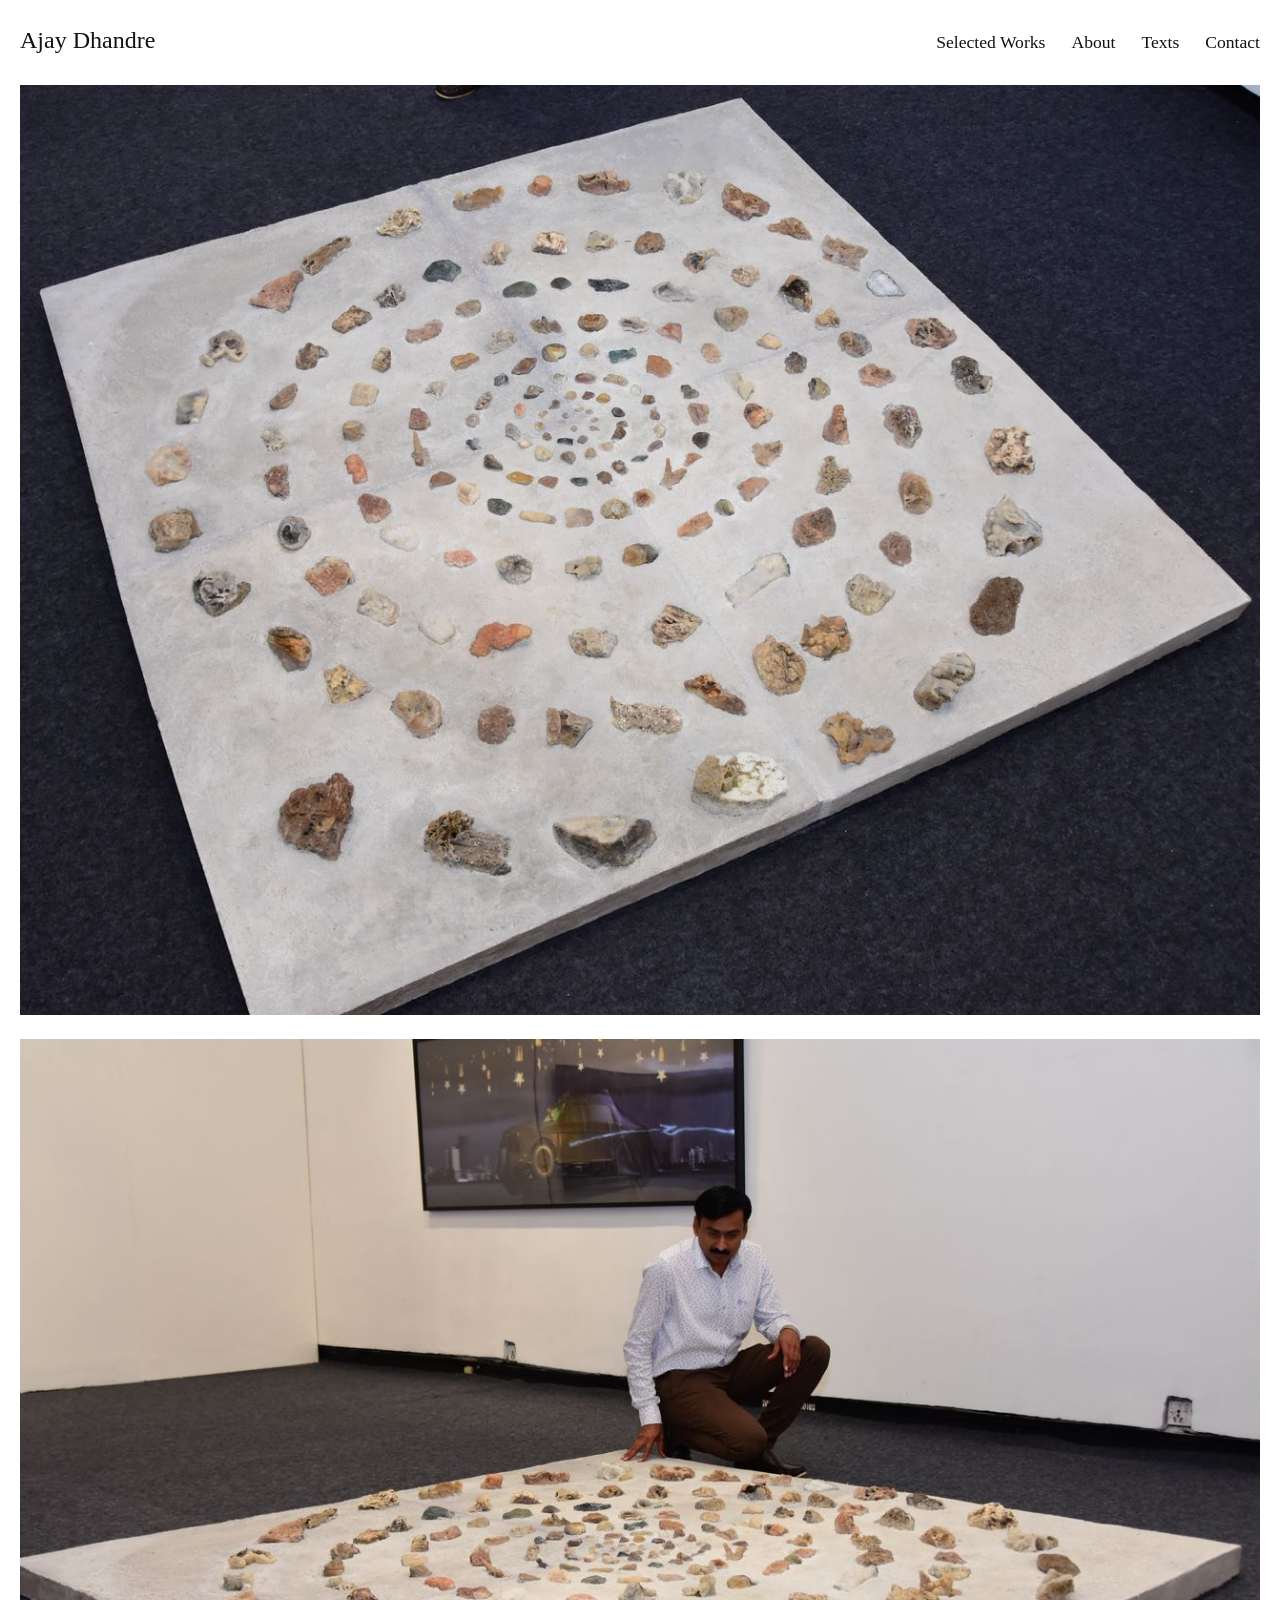
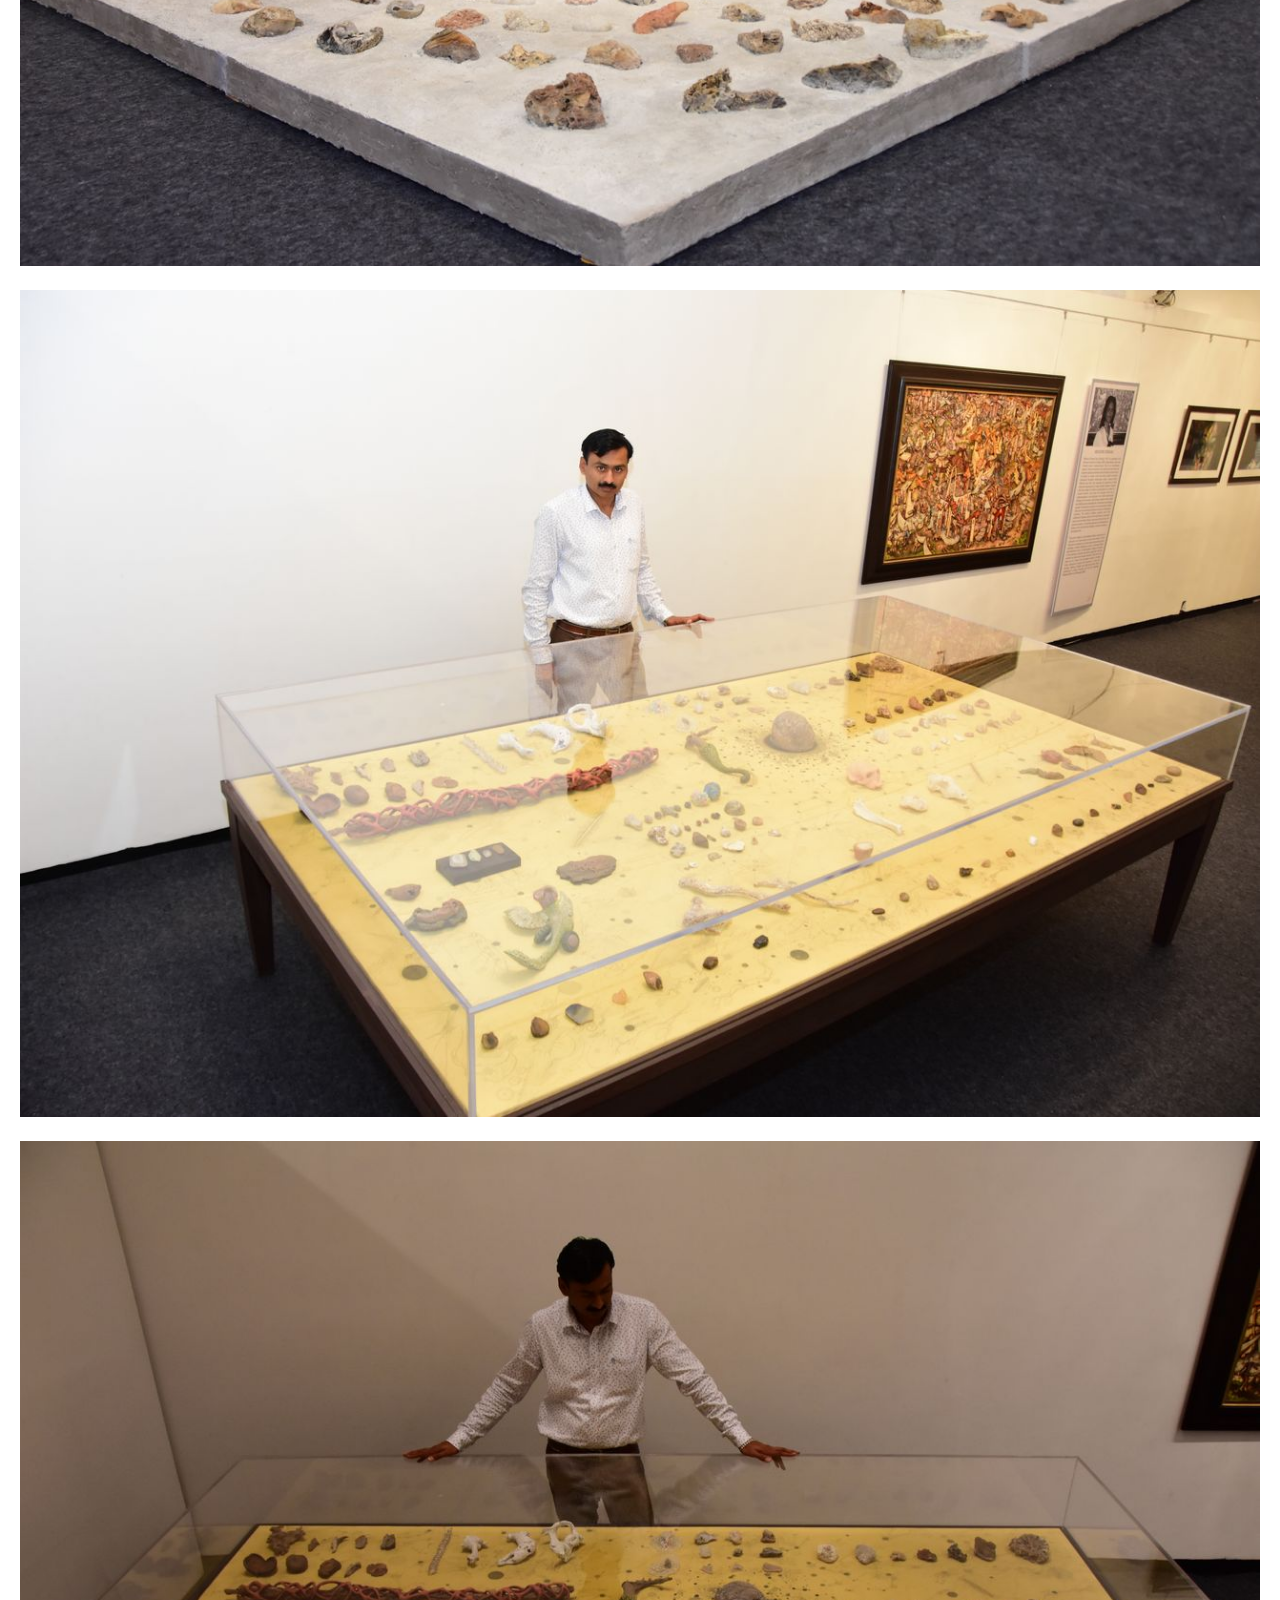
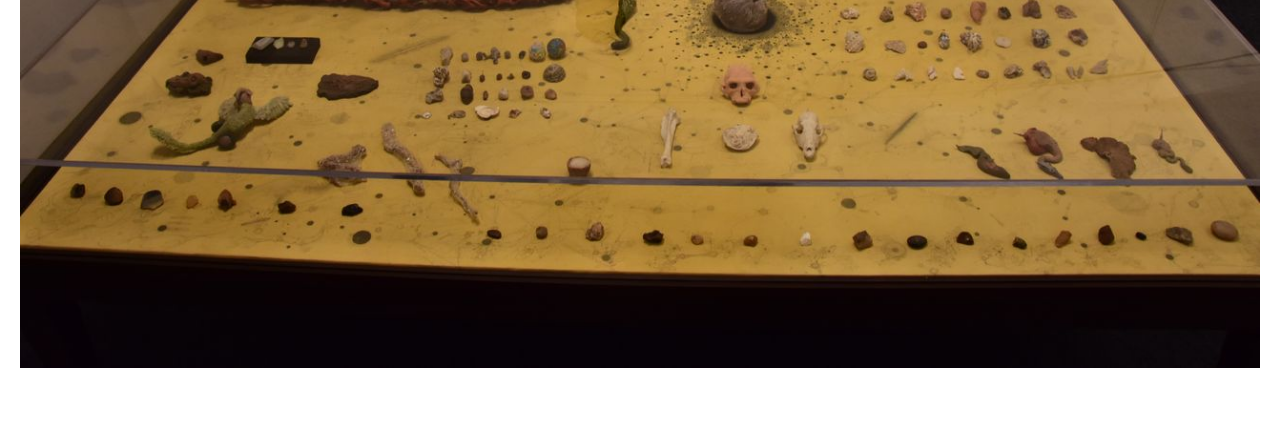
==== commit ebf4a11b: "Restyle site to professional artist-website conventions Follows Contemporary Art Issue's artist webs" ====
--- a/artist-website/index.html
+++ b/artist-website/index.html
@@ -3,143 +3,75 @@
 <head>
 <meta charset="utf-8">
 <meta name="viewport" content="width=device-width, initial-scale=1, viewport-fit=cover">
-<meta name="description" content="Ajay Dhandre: drawings, paintings and sculpture from 2004 to today.">
+<meta name="description" content="Ajay Dhandre. Selected works, résumé, texts and contact.">
 <title>Ajay Dhandre</title>
-<link rel="preconnect" href="https://fonts.googleapis.com">
-<link rel="preconnect" href="https://fonts.gstatic.com" crossorigin>
-<link rel="stylesheet" href="https://fonts.googleapis.com/css2?family=Bricolage+Grotesque:opsz,wght@12..96,500;12..96,600;12..96,700&family=DM+Mono:wght@400;500&family=Source+Serif+4:ital,opsz,wght@0,8..60,400;0,8..60,600;1,8..60,400&display=swap">
 <link rel="stylesheet" href="css/style.css">
 </head>
 <body>
 <!--CONTENT-->
-<header class="site-head">
-  <div class="wrap">
-    <a class="mark" href="#top" data-artist></a>
-    <nav class="site-nav" aria-label="Main">
-      <a href="#work">Work</a>
+<div class="wrap">
+  <header class="head">
+    <a class="name" href="#home" data-artist></a>
+    <nav class="menu" aria-label="Main">
+      <a href="#works">Selected Works</a>
       <a href="#about">About</a>
-      <a href="#writing">Writing</a>
-      <a href="#cv">CV</a>
-      <a href="#studio9">Studio 9</a>
+      <a href="#texts">Texts</a>
       <a href="#contact">Contact</a>
     </nav>
-  </div>
-</header>
+  </header>
 
-<main id="top">
-  <div class="wrap hero">
-    <div>
-      <p class="label">Artist · Wardha, India</p>
-      <h1 data-artist></h1>
-      <p class="lede" id="lede"></p>
-      <p class="born" id="born"></p>
-      <div class="hero-facts">
-        <div><b id="fact-years"></b><span class="label">Span of the archive</span></div>
-        <div><b id="fact-works"></b><span class="label">Works shown</span></div>
-        <div><b id="fact-span"></b><span class="label">Chapters</span></div>
+  <main>
+    <section class="view" id="v-home" aria-label="Installation views">
+      <div class="home" id="home-list"></div>
+    </section>
+
+    <section class="view" id="v-works" aria-label="Selected works" hidden>
+      <div class="years" id="years" role="group" aria-label="Years"></div>
+      <div class="stage">
+        <img id="work-img" alt="">
+        <button class="hit prev" type="button" id="hit-prev" aria-label="Previous work"></button>
+        <button class="hit next" type="button" id="hit-next" aria-label="Next work"></button>
       </div>
-    </div>
-    <div class="pair" aria-label="An early work and a recent work">
-      <figure id="hero-first"></figure>
-      <figure id="hero-latest"></figure>
-    </div>
-  </div>
+      <div class="cap">
+        <p class="meta" id="work-meta"></p>
+        <p class="step"><button type="button" class="link" id="btn-prev">Previous</button><span id="work-count"></span><button type="button" class="link" id="btn-next">Next</button></p>
+      </div>
+      <div class="thumbs" id="thumbs" aria-label="All selected works"></div>
+    </section>
 
-  <div id="work">
-  <div class="rail">
-    <div class="wrap">
-      <div class="rail-row" id="rail-years"><span class="label">Jump to</span></div>
-      <div class="rail-row" id="rail-cats"><span class="label">Show</span></div>
-    </div>
-  </div>
+    <section class="view" id="v-about" aria-label="About" hidden>
+      <div class="about">
+        <div class="bio" id="bio"></div>
+        <div class="resume" id="resume"></div>
+      </div>
+    </section>
 
-  <div class="wrap" id="timeline"></div>
-  </div>
-
-  <section class="section" id="about">
-    <div class="wrap">
-      <p class="label">About</p>
-      <h2 class="sec">The artist</h2>
-      <div class="about">
-        <img src="images/about/portrait.jpg" alt="Portrait of Ajay Dhandre in front of one of his drawings" width="933" height="1400" loading="lazy">
+    <section class="view" id="v-texts" aria-label="Texts" hidden>
+      <div class="texts">
         <div>
-          <div class="text" id="about-text"></div>
-          <div class="statement">
-            <p class="label">Artist’s statement</p>
-            <h3 id="st-title"></h3>
-            <div class="text" id="st-text"></div>
-            <p class="label" id="st-by"></p>
-          </div>
+          <h2 id="st-title"></h2>
+          <div class="body" id="st-body"></div>
+          <p class="by" id="st-by"></p>
+        </div>
+        <div>
+          <h2>Texts on the work</h2>
+          <ul id="texts-list"></ul>
         </div>
       </div>
-    </div>
-  </section>
+    </section>
 
-  <section class="section band" id="writing">
-    <div class="wrap">
-      <p class="label">Writing on the work</p>
-      <h2 class="sec">What critics have said</h2>
-      <div class="quotes" id="quotes"></div>
-    </div>
-  </section>
-
-  <section class="section" id="cv">
-    <div class="wrap">
-      <p class="label">Curriculum vitae</p>
-      <h2 class="sec">Shows, residencies and auctions</h2>
-      <div class="cv" id="cv-list"></div>
-    </div>
-  </section>
-
-  <section class="section band" id="studio9">
-    <div class="wrap studio9">
-      <div class="text">
-        <p class="label" id="s9-by"></p>
-        <h2 id="s9-title"></h2>
-        <p id="s9-text"></p>
-        <ul class="events" id="s9-shows"></ul>
-        <p class="label" id="s9-ig"></p>
+    <section class="view" id="v-contact" aria-label="Contact" hidden>
+      <div class="contact">
+        <div class="lines">
+          <p><a class="email link" id="c-email"></a></p>
+          <p><a class="link" id="c-news">Newsletter</a></p>
+          <p class="gap" id="c-loc"></p>
+        </div>
+        <img id="c-img" alt="Ajay Dhandre in front of one of his drawings" loading="lazy">
       </div>
-      <div class="pots" id="s9-pots"></div>
-    </div>
-  </section>
-
-  <section class="section" id="contact">
-    <div class="wrap">
-      <div class="contact">
-        <p class="label">Contact</p>
-        <h2>Get in touch</h2>
-        <p id="c-intro"></p>
-        <div class="mail"><code id="c-email"></code><button class="btn" type="button" id="c-copy">Copy email</button></div>
-        <p class="label" id="c-loc"></p>
-      </div>
-    </div>
-  </section>
-</main>
-
-<footer class="site-foot">
-  <div class="wrap">
-    <span>© <span id="year"></span> <span data-artist></span>. All artworks and images are the artist’s own.</span>
-    <a href="#top">Back to top</a>
-  </div>
-</footer>
-
-<dialog class="lb" id="lb" aria-label="Artwork viewer">
-  <div class="lb-inner">
-    <div class="lb-bar">
-      <span class="label" id="lb-count"></span>
-      <button class="btn ghost" type="button" id="lb-close">Close</button>
-    </div>
-    <div class="lb-stage"><img id="lb-img" alt=""></div>
-    <div class="lb-cap">
-      <div><div class="t" id="lb-title"></div><div class="label" id="lb-detail"></div></div>
-      <div class="lb-nav">
-        <button class="btn ghost" type="button" id="lb-prev">Previous</button>
-        <button class="btn ghost" type="button" id="lb-next">Next</button>
-      </div>
-    </div>
-  </div>
-</dialog>
+    </section>
+  </main>
+</div>
 <!--/CONTENT-->
 <script src="data/site.js"></script>
 <script src="data/works.js"></script>
--- a/artist-website/css/style.css
+++ b/artist-website/css/style.css
@@ -1,156 +1,86 @@
-/* Layout: a specimen archive. Works sit on a beige paper ground in year-by-year chapters,
-   each labelled like a catalogue entry. Change the colours below to restyle the whole site. */
+/* Layout: plain and quiet, in the manner of gallery artist pages. White ground, small serif text,
+   the work shown large. Change the values below to restyle the whole site. */
 :root {
-  /* Colours */
-  --paper: #EFE6D6;        /* page background (light beige) */
-  --paper-deep: #E5D9C4;   /* bands and panels */
-  --card: #F8F2E7;         /* mats behind artworks */
-  --ink: #231F1A;          /* main text */
-  --muted: #6B6052;        /* secondary text */
-  --rule: #CDBFA6;         /* hairlines */
-  --accent: #8A2B3A;       /* madder red, links and highlights */
-  --accent-ink: #FBF6EC;   /* text on accent */
-
-  /* Type */
-  --f-display: "Bricolage Grotesque", "Arial Narrow", Arial, sans-serif;
-  --f-body: "Source Serif 4", Georgia, "Times New Roman", serif;
-  --f-label: "DM Mono", ui-monospace, "SFMono-Regular", Menlo, monospace;
-
-  --s-1: .8125rem; --s0: 1.0625rem; --s1: 1.3rem; --s2: 1.8rem; --s3: 2.6rem;
-  --s4: clamp(3rem, 9vw, 6.5rem);
-  --gutter-l: max(16px, env(safe-area-inset-left, 0px));
-  --gutter-r: max(16px, env(safe-area-inset-right, 0px));
+  --bg: #FFFFFF;          /* page background. For the earlier light beige use #EFE6D6 */
+  --ink: #111111;         /* text */
+  --muted: #6E6E6E;       /* secondary text */
+  --rule: #DCDCDC;        /* hairlines */
+  --font: "Times New Roman", Times, "Liberation Serif", serif;
+  --text: .9rem;          /* body text size */
+  --title: 1.5rem;        /* artist name */
+  --nav: 1.1rem;          /* menu */
+  --maxw: 1600px;
+  --gutter-l: max(20px, env(safe-area-inset-left, 0px));
+  --gutter-r: max(20px, env(safe-area-inset-right, 0px));
   color-scheme: light;
 }
-
 * { box-sizing: border-box; }
-html { scroll-behavior: smooth; scroll-padding-top: 120px; }
-body {
-  margin: 0; background: var(--paper); color: var(--ink);
-  font-family: var(--f-body); font-size: var(--s0); line-height: 1.6;
-}
+body { margin: 0; background: var(--bg); color: var(--ink); font-family: var(--font); font-size: var(--text); line-height: 1.55; }
 img { max-width: 100%; display: block; }
 [hidden] { display: none !important; }
-a { color: var(--accent); }
-:focus-visible { outline: 2px solid var(--accent); outline-offset: 3px; }
-h1, h2, h3 { font-family: var(--f-display); font-weight: 600; line-height: 1.02; margin: 0; text-wrap: balance; letter-spacing: -.01em; }
-p { margin: 0; }
-button { font: inherit; color: inherit; }
+a { color: inherit; text-decoration: none; }
+a:hover, .link:hover { text-decoration: underline; }
+:focus-visible { outline: 1px solid var(--ink); outline-offset: 3px; }
+button { font: inherit; color: inherit; background: none; border: 0; padding: 0; cursor: pointer; }
+h1, h2, h3, p, ul { margin: 0; padding: 0; font-weight: normal; font-size: inherit; }
+ul { list-style: none; }
 
-.wrap { max-width: 1240px; margin-inline: auto; padding-left: var(--gutter-l); padding-right: var(--gutter-r); }
-.label { font-family: var(--f-label); font-size: .72rem; letter-spacing: .08em; text-transform: uppercase; color: var(--muted); }
+.wrap { max-width: var(--maxw); margin-inline: auto; padding-left: var(--gutter-l); padding-right: var(--gutter-r); }
 
-/* Header */
-.site-head { border-bottom: 1px solid var(--rule); }
-.site-head .wrap { display: flex; justify-content: space-between; align-items: center; gap: 12px 24px; flex-wrap: wrap; padding-block: 18px; }
-.mark { font-family: var(--f-display); font-weight: 700; font-size: var(--s1); color: var(--ink); text-decoration: none; }
-.site-nav { display: flex; gap: 6px 20px; flex-wrap: wrap; }
-.site-nav a { color: var(--ink); text-decoration: none; font-family: var(--f-label); font-size: .78rem; letter-spacing: .06em; text-transform: uppercase; }
-.site-nav a:hover { color: var(--accent); }
+/* Header: name on the left, menu on the right */
+.head { display: flex; justify-content: space-between; align-items: baseline; gap: 6px 28px; flex-wrap: wrap; padding-block: 22px 26px; }
+.name { font-size: var(--title); }
+.menu { display: flex; gap: 4px 26px; flex-wrap: wrap; font-size: var(--nav); }
+.menu a[aria-current="page"] { text-decoration: underline; text-underline-offset: 4px; }
 
-/* Hero */
-.hero { display: grid; grid-template-columns: minmax(0, 1fr) minmax(0, 1.15fr); gap: clamp(24px, 5vw, 72px); align-items: end; padding-block: clamp(32px, 6vw, 80px); }
-.hero h1 { font-size: var(--s4); font-weight: 700; letter-spacing: -.03em; }
-.hero .lede { font-size: var(--s1); line-height: 1.4; max-width: 28ch; margin-top: 20px; }
-.hero .born { color: var(--muted); margin-top: 12px; }
-.hero-facts { display: flex; gap: 12px 32px; flex-wrap: wrap; margin-top: 28px; padding-top: 18px; border-top: 1px solid var(--rule); }
-.hero-facts div { display: grid; gap: 2px; }
-.hero-facts b { font-family: var(--f-display); font-size: var(--s2); font-weight: 600; font-variant-numeric: tabular-nums; }
-.pair { display: grid; grid-template-columns: minmax(0, .8fr) minmax(0, 1.2fr); gap: 16px; align-items: end; }
-.pair figure { margin: 0; }
-.pair button { display: block; width: 100%; padding: 0; border: 0; background: none; cursor: zoom-in; }
-.pair img { width: 100%; height: auto; background: var(--card); padding: 8px; border: 1px solid var(--rule); }
-.pair figcaption { display: flex; justify-content: space-between; gap: 8px; margin-top: 8px; }
-.pair figcaption b { font-family: var(--f-display); font-size: var(--s1); }
+.view { padding-bottom: 56px; }
 
-/* Timeline rail */
-.rail { position: sticky; top: env(safe-area-inset-top, 0px); z-index: 5; background: var(--paper-deep); border-block: 1px solid var(--rule); }
-.rail .wrap { padding-block: 10px; display: grid; gap: 8px; }
-.rail-row { display: flex; gap: 6px; overflow-x: auto; scrollbar-width: none; align-items: center; }
-.rail-row::-webkit-scrollbar { display: none; }
-.rail-row .label { flex: none; margin-right: 6px; }
-.chip { flex: none; font-family: var(--f-label); font-size: .78rem; padding: 6px 12px; border-radius: 999px; border: 1px solid var(--rule); background: transparent; color: var(--ink); text-decoration: none; cursor: pointer; white-space: nowrap; font-variant-numeric: tabular-nums; }
-.chip:hover { border-color: var(--ink); }
-.chip.on, .chip[aria-pressed="true"] { background: var(--ink); color: var(--paper); border-color: var(--ink); }
-.chip .n { opacity: .6; margin-left: 4px; }
+/* Home: installation views, one under another */
+.home { display: grid; gap: 24px; }
+.home img { width: 100%; height: auto; }
 
-/* Period chapters */
-.period { display: grid; grid-template-columns: minmax(0, 300px) minmax(0, 1fr); gap: clamp(20px, 4vw, 56px); padding-block: clamp(40px, 6vw, 72px); border-bottom: 1px solid var(--rule); }
-.period-info { align-self: start; position: sticky; top: 130px; display: grid; gap: 14px; }
-.period-info h2 { font-size: var(--s3); font-variant-numeric: tabular-nums; letter-spacing: -.03em; }
-.period-info h3 { font-size: var(--s1); font-weight: 500; color: var(--accent); }
-.period-info .intro { color: var(--ink); }
-.period-info blockquote { margin: 0; padding-left: 14px; border-left: 2px solid var(--accent); font-style: italic; }
-.period-info blockquote cite { display: block; font-style: normal; margin-top: 6px; }
-.events { list-style: none; margin: 0; padding: 12px 0 0; border-top: 1px solid var(--rule); display: grid; gap: 8px; font-size: .92rem; }
-.events li { display: grid; grid-template-columns: 3.2rem minmax(0, 1fr); gap: 8px; }
-.events .y { font-family: var(--f-label); font-size: .78rem; color: var(--muted); padding-top: 3px; font-variant-numeric: tabular-nums; }
+/* Selected works: one work at a time, caption, thumbnails */
+.years { display: flex; gap: 2px 18px; flex-wrap: wrap; color: var(--muted); margin-bottom: 14px; }
+.years button[aria-pressed="true"] { color: var(--ink); text-decoration: underline; text-underline-offset: 4px; }
+.stage { position: relative; height: min(72vh, 900px); min-height: 280px; }
+.stage img { position: absolute; inset: 0; margin: auto; max-width: 100%; max-height: 100%; width: auto; height: auto; }
+.stage .hit { position: absolute; top: 0; bottom: 0; width: 50%; }
+.stage .hit.prev { left: 0; cursor: w-resize; }
+.stage .hit.next { right: 0; cursor: e-resize; }
+.cap { display: flex; justify-content: space-between; align-items: baseline; gap: 6px 24px; flex-wrap: wrap; margin-top: 14px; }
+.cap .meta { min-width: 0; }
+.cap .step { display: flex; gap: 18px; color: var(--muted); font-variant-numeric: tabular-nums; white-space: nowrap; }
+.cap .step button { color: var(--ink); }
+.thumbs { display: flex; gap: 8px; overflow-x: auto; margin-top: 22px; padding-bottom: 8px; scrollbar-width: thin; }
+.thumbs button { flex: none; height: 64px; opacity: .45; }
+.thumbs button[aria-current="true"], .thumbs button:hover { opacity: 1; }
+.thumbs img { height: 64px; width: auto; }
 
-.grid { columns: 3 220px; column-gap: 18px; }
-.work { break-inside: avoid; display: block; width: 100%; margin: 0 0 18px; padding: 0; border: 0; background: none; text-align: left; cursor: zoom-in; }
-.work img { width: 100%; height: auto; background: var(--card); padding: 6px; border: 1px solid var(--rule); transition: border-color .2s; }
-.work:hover img { border-color: var(--ink); }
-.work .cap { display: flex; justify-content: space-between; gap: 8px; margin-top: 6px; font-family: var(--f-label); font-size: .7rem; color: var(--muted); }
-.work .cap span:first-child { min-width: 0; overflow-wrap: anywhere; }
-.more { margin-top: 6px; }
-.empty { color: var(--muted); font-style: italic; }
+/* About: biography left, résumé right */
+.about { display: grid; grid-template-columns: minmax(0, 1fr) minmax(0, 1.3fr); gap: 40px clamp(32px, 6vw, 120px); align-items: start; }
+.bio { display: grid; gap: 1em; max-width: 52ch; }
+.resume { display: grid; gap: 1.6em; }
+.resume h2 { margin-bottom: .35em; }
+.resume li { display: grid; grid-template-columns: 3.2em minmax(0, 1fr); gap: 0 1em; }
+.resume .y { font-variant-numeric: tabular-nums; }
 
-/* Shared section layout */
-.section { padding-block: clamp(48px, 7vw, 88px); border-bottom: 1px solid var(--rule); }
-.section > .wrap > h2, .section h2.sec { font-size: var(--s3); margin: 6px 0 28px; letter-spacing: -.02em; }
-.band { background: var(--paper-deep); }
+/* Texts */
+.texts { display: grid; gap: 2.6em; max-width: 68ch; }
+.texts h2 { margin-bottom: .6em; }
+.texts .body { display: grid; gap: 1em; }
+.texts .by { color: var(--muted); margin-top: .8em; }
+.texts li + li { margin-top: 1.4em; }
+.texts .excerpt { margin-top: .4em; }
 
-.about { display: grid; grid-template-columns: minmax(0, .8fr) minmax(0, 1.2fr); gap: clamp(24px, 5vw, 64px); align-items: start; }
-.about img { border: 1px solid var(--rule); background: var(--card); padding: 8px; }
-.about .text { display: grid; gap: 16px; max-width: 62ch; }
-.statement { margin-top: 40px; padding-top: 28px; border-top: 1px solid var(--rule); display: grid; gap: 14px; max-width: 62ch; }
-.statement h3 { font-size: var(--s2); }
+/* Contact */
+.contact { display: grid; grid-template-columns: minmax(0, 1fr) minmax(0, 420px); gap: 32px clamp(32px, 6vw, 120px); align-items: start; }
+.contact .lines { display: grid; gap: .3em; }
+.contact .email { user-select: all; overflow-wrap: anywhere; }
+.contact .gap { margin-top: 1em; }
+.contact img { width: 100%; height: auto; }
 
-.quotes { display: grid; grid-template-columns: repeat(auto-fit, minmax(min(100%, 340px), 1fr)); gap: clamp(24px, 4vw, 56px); }
-.quotes blockquote { margin: 0; display: grid; gap: 16px; align-content: start; }
-.quotes blockquote p { font-family: var(--f-display); font-size: var(--s2); font-weight: 500; line-height: 1.2; text-wrap: pretty; }
-.quotes footer b { display: block; font-family: var(--f-body); }
-.quotes footer span { color: var(--muted); font-size: .92rem; }
-
-.cv { display: grid; grid-template-columns: repeat(auto-fit, minmax(min(100%, 420px), 1fr)); gap: 32px clamp(24px, 5vw, 64px); }
-.cv-block h3 { font-size: var(--s1); padding-bottom: 10px; border-bottom: 1px solid var(--ink); margin-bottom: 4px; }
-.cv-block ul { list-style: none; margin: 0; padding: 0; }
-.cv-block li { display: grid; grid-template-columns: 3.4rem minmax(0, 1fr); gap: 10px; padding: 9px 0; border-bottom: 1px solid var(--rule); }
-.cv-block .y { font-family: var(--f-label); font-size: .8rem; color: var(--accent); padding-top: 3px; font-variant-numeric: tabular-nums; }
-.cv-block.long { grid-row: span 3; }
-
-.studio9 { display: grid; grid-template-columns: minmax(0, 1fr) minmax(0, 1.4fr); gap: clamp(24px, 5vw, 64px); align-items: start; }
-.studio9 .text { display: grid; gap: 14px; }
-.studio9 h2 { font-size: var(--s3); }
-.pots { display: grid; grid-template-columns: repeat(3, minmax(0, 1fr)); gap: 12px; }
-.pots img { width: 100%; aspect-ratio: 1; object-fit: cover; border: 1px solid var(--rule); }
-
-.contact { display: grid; gap: 16px; max-width: 60ch; }
-.contact h2 { font-size: var(--s3); }
-.mail { display: flex; gap: 10px; align-items: center; flex-wrap: wrap; }
-.mail code { font-family: var(--f-label); font-size: 1rem; user-select: all; background: var(--card); padding: 9px 12px; border: 1px solid var(--rule); overflow-wrap: anywhere; }
-.btn { padding: 9px 16px; border: 1px solid var(--ink); background: var(--ink); color: var(--paper); border-radius: 999px; cursor: pointer; font-family: var(--f-label); font-size: .8rem; }
-.btn.ghost { background: transparent; color: var(--ink); }
-
-.site-foot .wrap { padding-block: 28px; display: flex; justify-content: space-between; gap: 12px; flex-wrap: wrap; color: var(--muted); font-size: var(--s-1); }
-
-/* Lightbox */
-dialog.lb { border: 0; padding: 0; width: 100%; max-width: 100vw; height: 100%; max-height: 100vh; background: var(--paper); color: var(--ink); }
-dialog.lb::backdrop { background: var(--paper); }
-.lb-inner { height: 100%; display: grid; grid-template-rows: auto minmax(0, 1fr) auto; padding: max(12px, env(safe-area-inset-top, 0px)) var(--gutter-r) max(12px, env(safe-area-inset-bottom, 0px)) var(--gutter-l); gap: 10px; }
-.lb-bar { display: flex; justify-content: space-between; align-items: center; gap: 12px; }
-.lb-stage { min-height: 0; position: relative; overflow: hidden; }
-.lb-stage img { position: absolute; inset: 0; margin: auto; max-width: 100%; max-height: 100%; width: auto; height: auto; background: var(--card); border: 1px solid var(--rule); }
-.lb-cap { display: flex; justify-content: space-between; align-items: center; gap: 12px; flex-wrap: wrap; }
-.lb-cap .t { font-family: var(--f-display); font-size: var(--s1); font-weight: 600; }
-.lb-nav { display: flex; gap: 8px; }
-
-@media (max-width: 860px) {
-  .hero, .period, .about, .studio9 { grid-template-columns: minmax(0, 1fr); }
-  .period-info { position: static; }
-  .grid { columns: 2 140px; column-gap: 12px; }
-  .work { margin-bottom: 12px; }
-  .cv-block.long { grid-row: auto; }
-  html { scroll-padding-top: 110px; }
+@media (max-width: 760px) {
+  .about, .contact { grid-template-columns: minmax(0, 1fr); }
+  .stage { height: 58vh; }
+  .head { padding-block: 16px 20px; }
 }
-@media (prefers-reduced-motion: reduce) { html { scroll-behavior: auto; } .work img { transition: none; } }
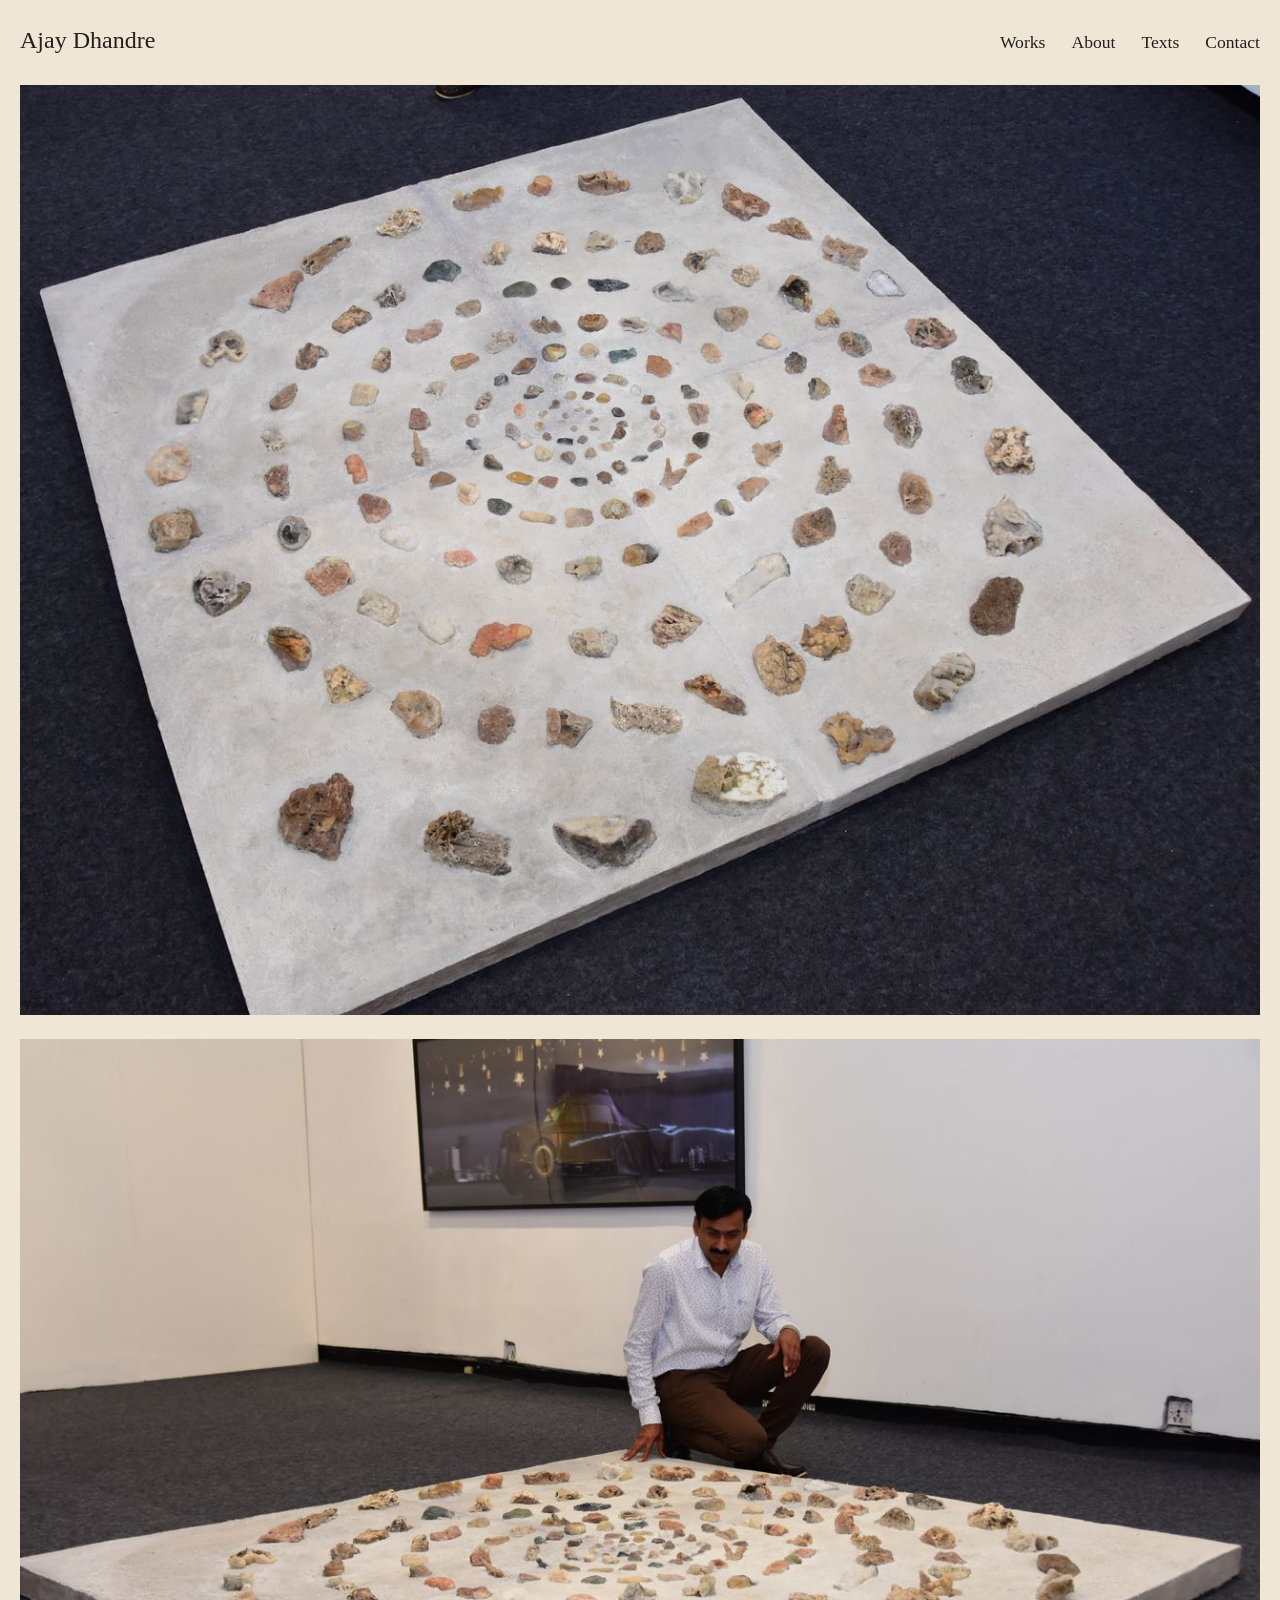
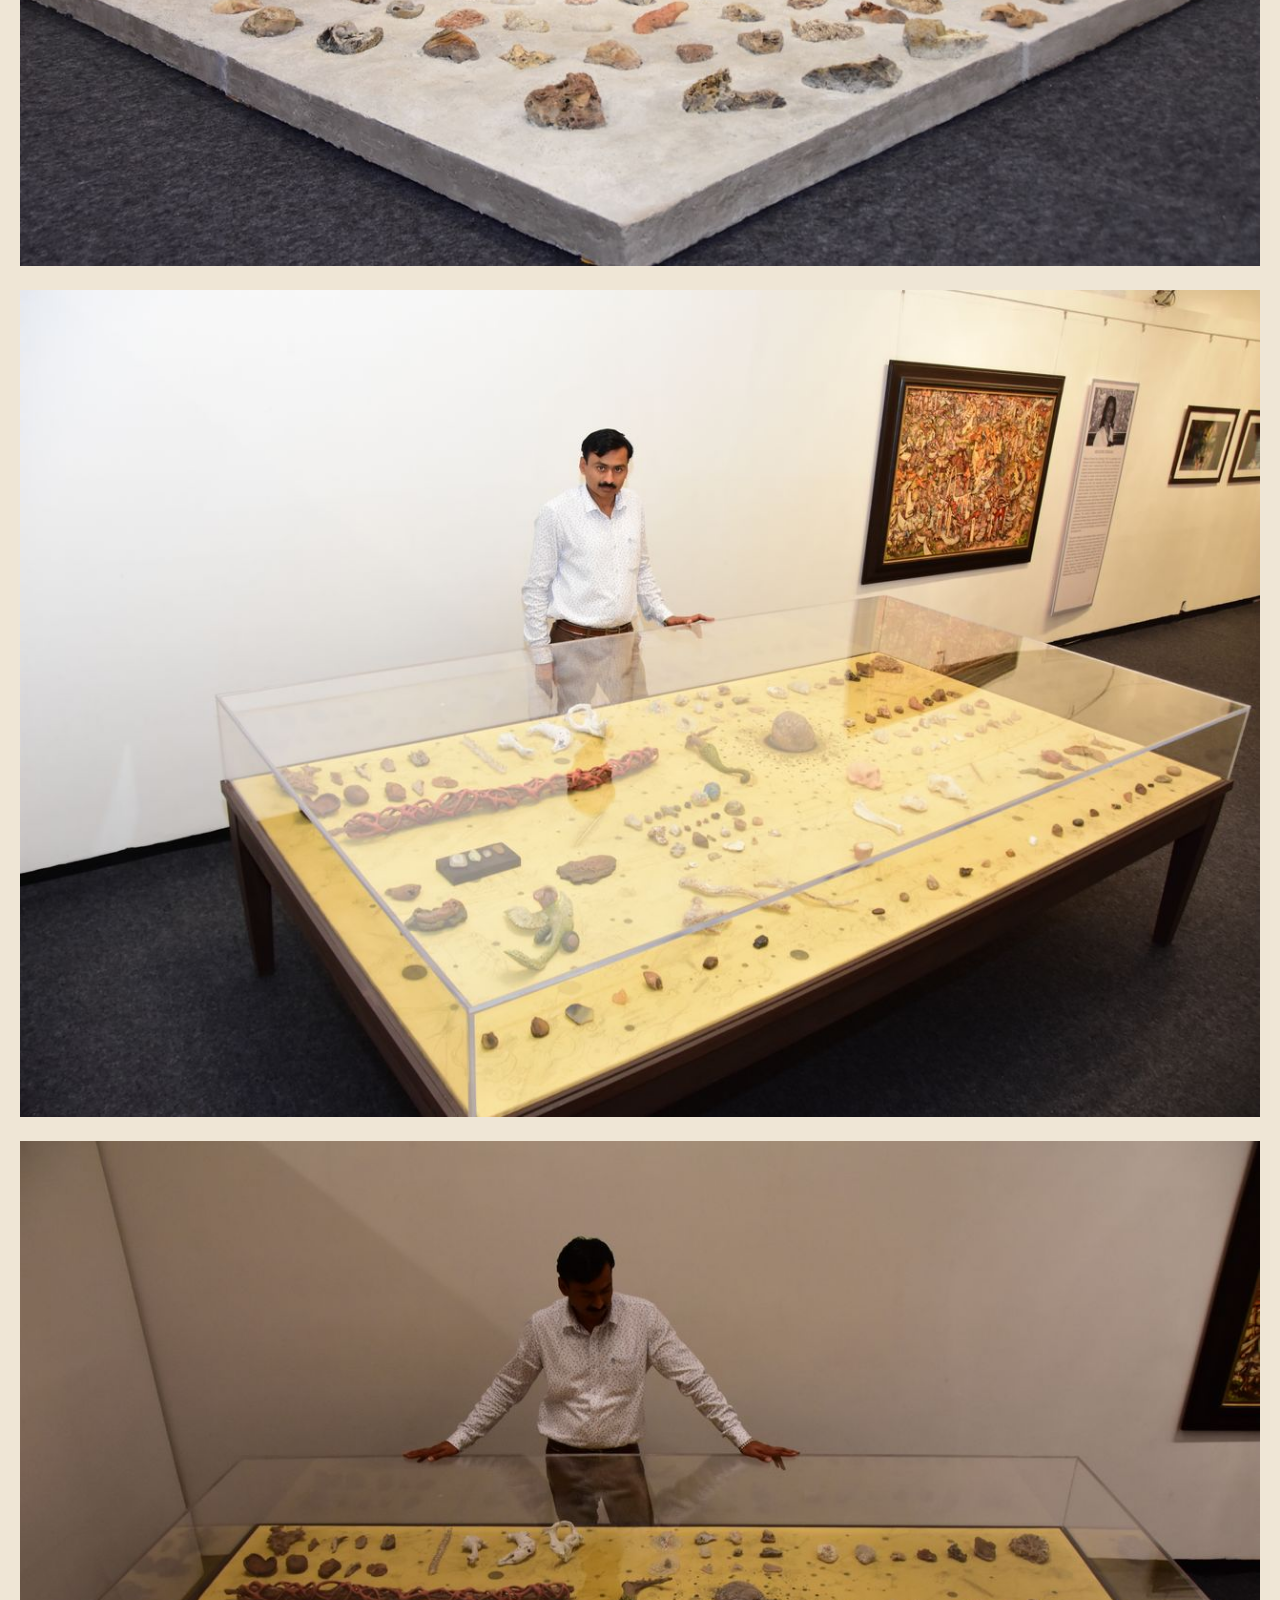
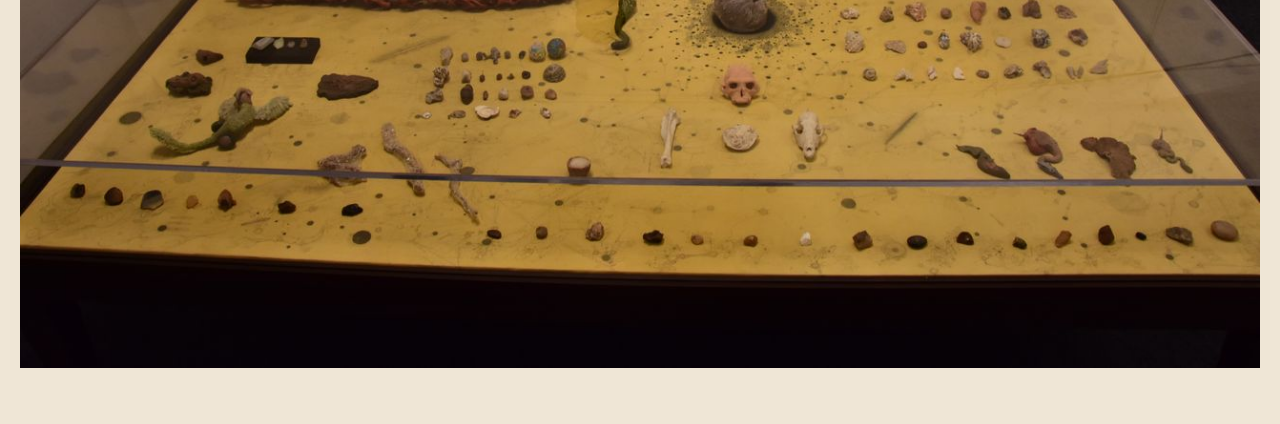
==== commit 94ebbad8: "Combine the beige timeline draft with the professional layout Keeps the five-page structure, serif t" ====
--- a/artist-website/index.html
+++ b/artist-website/index.html
@@ -3,7 +3,7 @@
 <head>
 <meta charset="utf-8">
 <meta name="viewport" content="width=device-width, initial-scale=1, viewport-fit=cover">
-<meta name="description" content="Ajay Dhandre. Selected works, résumé, texts and contact.">
+<meta name="description" content="Ajay Dhandre. Works 2004–2025, résumé, texts and contact.">
 <title>Ajay Dhandre</title>
 <link rel="stylesheet" href="css/style.css">
 </head>
@@ -13,7 +13,7 @@
   <header class="head">
     <a class="name" href="#home" data-artist></a>
     <nav class="menu" aria-label="Main">
-      <a href="#works">Selected Works</a>
+      <a href="#works">Works</a>
       <a href="#about">About</a>
       <a href="#texts">Texts</a>
       <a href="#contact">Contact</a>
@@ -25,18 +25,9 @@
       <div class="home" id="home-list"></div>
     </section>
 
-    <section class="view" id="v-works" aria-label="Selected works" hidden>
-      <div class="years" id="years" role="group" aria-label="Years"></div>
-      <div class="stage">
-        <img id="work-img" alt="">
-        <button class="hit prev" type="button" id="hit-prev" aria-label="Previous work"></button>
-        <button class="hit next" type="button" id="hit-next" aria-label="Next work"></button>
-      </div>
-      <div class="cap">
-        <p class="meta" id="work-meta"></p>
-        <p class="step"><button type="button" class="link" id="btn-prev">Previous</button><span id="work-count"></span><button type="button" class="link" id="btn-next">Next</button></p>
-      </div>
-      <div class="thumbs" id="thumbs" aria-label="All selected works"></div>
+    <section class="view" id="v-works" aria-label="Works" hidden>
+      <div class="years" id="years" role="group" aria-label="Jump to a year"></div>
+      <div id="chapters"></div>
     </section>
 
     <section class="view" id="v-about" aria-label="About" hidden>
@@ -72,6 +63,20 @@
     </section>
   </main>
 </div>
+
+<dialog class="lb" id="lb" aria-label="Artwork viewer">
+  <div class="lb-inner">
+    <div class="lb-bar">
+      <span id="lb-chapter"></span>
+      <button class="link" type="button" id="lb-close">Close</button>
+    </div>
+    <div class="lb-stage"><img id="lb-img" alt=""></div>
+    <div class="lb-cap">
+      <p class="meta" id="lb-meta"></p>
+      <p class="step"><button type="button" class="link" id="lb-prev">Previous</button><span id="lb-count"></span><button type="button" class="link" id="lb-next">Next</button></p>
+    </div>
+  </div>
+</dialog>
 <!--/CONTENT-->
 <script src="data/site.js"></script>
 <script src="data/works.js"></script>
--- a/artist-website/css/style.css
+++ b/artist-website/css/style.css
@@ -1,10 +1,12 @@
-/* Layout: plain and quiet, in the manner of gallery artist pages. White ground, small serif text,
-   the work shown large. Change the values below to restyle the whole site. */
+/* Layout: the professional artist-site structure (name, short menu, small serif text, no footer)
+   on the light beige ground of the first draft, with works in year chapters.
+   Change the values below to restyle the whole site. */
 :root {
-  --bg: #FFFFFF;          /* page background. For the earlier light beige use #EFE6D6 */
-  --ink: #111111;         /* text */
-  --muted: #6E6E6E;       /* secondary text */
-  --rule: #DCDCDC;        /* hairlines */
+  --bg: #EFE6D6;          /* page background (light beige). For plain white use #FFFFFF */
+  --card: #F8F2E7;        /* mat behind each artwork */
+  --ink: #231F1A;         /* text */
+  --muted: #6B6052;       /* secondary text */
+  --rule: #CDBFA6;        /* hairlines */
   --font: "Times New Roman", Times, "Liberation Serif", serif;
   --text: .9rem;          /* body text size */
   --title: 1.5rem;        /* artist name */
@@ -39,22 +41,23 @@
 .home { display: grid; gap: 24px; }
 .home img { width: 100%; height: auto; }
 
-/* Selected works: one work at a time, caption, thumbnails */
-.years { display: flex; gap: 2px 18px; flex-wrap: wrap; color: var(--muted); margin-bottom: 14px; }
-.years button[aria-pressed="true"] { color: var(--ink); text-decoration: underline; text-underline-offset: 4px; }
-.stage { position: relative; height: min(72vh, 900px); min-height: 280px; }
-.stage img { position: absolute; inset: 0; margin: auto; max-width: 100%; max-height: 100%; width: auto; height: auto; }
-.stage .hit { position: absolute; top: 0; bottom: 0; width: 50%; }
-.stage .hit.prev { left: 0; cursor: w-resize; }
-.stage .hit.next { right: 0; cursor: e-resize; }
-.cap { display: flex; justify-content: space-between; align-items: baseline; gap: 6px 24px; flex-wrap: wrap; margin-top: 14px; }
-.cap .meta { min-width: 0; }
-.cap .step { display: flex; gap: 18px; color: var(--muted); font-variant-numeric: tabular-nums; white-space: nowrap; }
-.cap .step button { color: var(--ink); }
-.thumbs { display: flex; gap: 8px; overflow-x: auto; margin-top: 22px; padding-bottom: 8px; scrollbar-width: thin; }
-.thumbs button { flex: none; height: 64px; opacity: .45; }
-.thumbs button[aria-current="true"], .thumbs button:hover { opacity: 1; }
-.thumbs img { height: 64px; width: auto; }
+/* Works: year chapters */
+.years { display: flex; gap: 2px 18px; flex-wrap: wrap; color: var(--muted); margin-bottom: 6px; }
+.years button:hover { color: var(--ink); }
+.chapter { padding-block: 26px 10px; }
+.chapter + .chapter { border-top: 1px solid var(--rule); }
+.ch-head { max-width: 62ch; margin-bottom: 18px; }
+.ch-head h2 { font-size: 1.25rem; font-variant-numeric: tabular-nums; }
+.ch-head .ch-name { color: var(--muted); }
+.ch-head .ch-intro { margin-top: .5em; }
+.grid { columns: 4 230px; column-gap: 18px; }
+.work { break-inside: avoid; display: block; width: 100%; margin: 0 0 18px; text-align: left; cursor: zoom-in; }
+.work img { width: 100%; height: auto; background: var(--card); padding: 6px; border: 1px solid var(--rule); }
+.work:hover img { border-color: var(--ink); }
+.work .cap { display: flex; justify-content: space-between; gap: 8px; margin-top: 5px; color: var(--muted); font-size: .8rem; }
+.work .cap span:first-child { min-width: 0; overflow-wrap: anywhere; }
+.more { margin: 2px 0 14px; color: var(--ink); }
+.more:hover { text-decoration: underline; }
 
 /* About: biography left, résumé right */
 .about { display: grid; grid-template-columns: minmax(0, 1fr) minmax(0, 1.3fr); gap: 40px clamp(32px, 6vw, 120px); align-items: start; }
@@ -79,8 +82,21 @@
 .contact .gap { margin-top: 1em; }
 .contact img { width: 100%; height: auto; }
 
+/* Full-screen artwork viewer */
+dialog.lb { border: 0; padding: 0; width: 100%; max-width: 100vw; height: 100%; max-height: 100vh; background: var(--bg); color: var(--ink); }
+dialog.lb::backdrop { background: var(--bg); }
+.lb-inner { height: 100%; display: grid; grid-template-rows: auto minmax(0, 1fr) auto; padding: max(14px, env(safe-area-inset-top, 0px)) var(--gutter-r) max(14px, env(safe-area-inset-bottom, 0px)) var(--gutter-l); gap: 10px; }
+.lb-bar { display: flex; justify-content: space-between; align-items: baseline; gap: 12px; }
+.lb-stage { min-height: 0; position: relative; overflow: hidden; }
+.lb-stage img { position: absolute; inset: 0; margin: auto; max-width: 100%; max-height: 100%; width: auto; height: auto; background: var(--card); padding: 6px; border: 1px solid var(--rule); }
+.lb-cap { display: flex; justify-content: space-between; align-items: baseline; gap: 6px 24px; flex-wrap: wrap; }
+.lb-cap .meta { min-width: 0; }
+.lb-cap .step { display: flex; gap: 18px; color: var(--muted); font-variant-numeric: tabular-nums; white-space: nowrap; }
+.lb-cap .step button { color: var(--ink); }
+
 @media (max-width: 760px) {
   .about, .contact { grid-template-columns: minmax(0, 1fr); }
-  .stage { height: 58vh; }
+  .grid { columns: 2 140px; column-gap: 12px; }
+  .work { margin-bottom: 12px; }
   .head { padding-block: 16px 20px; }
 }
